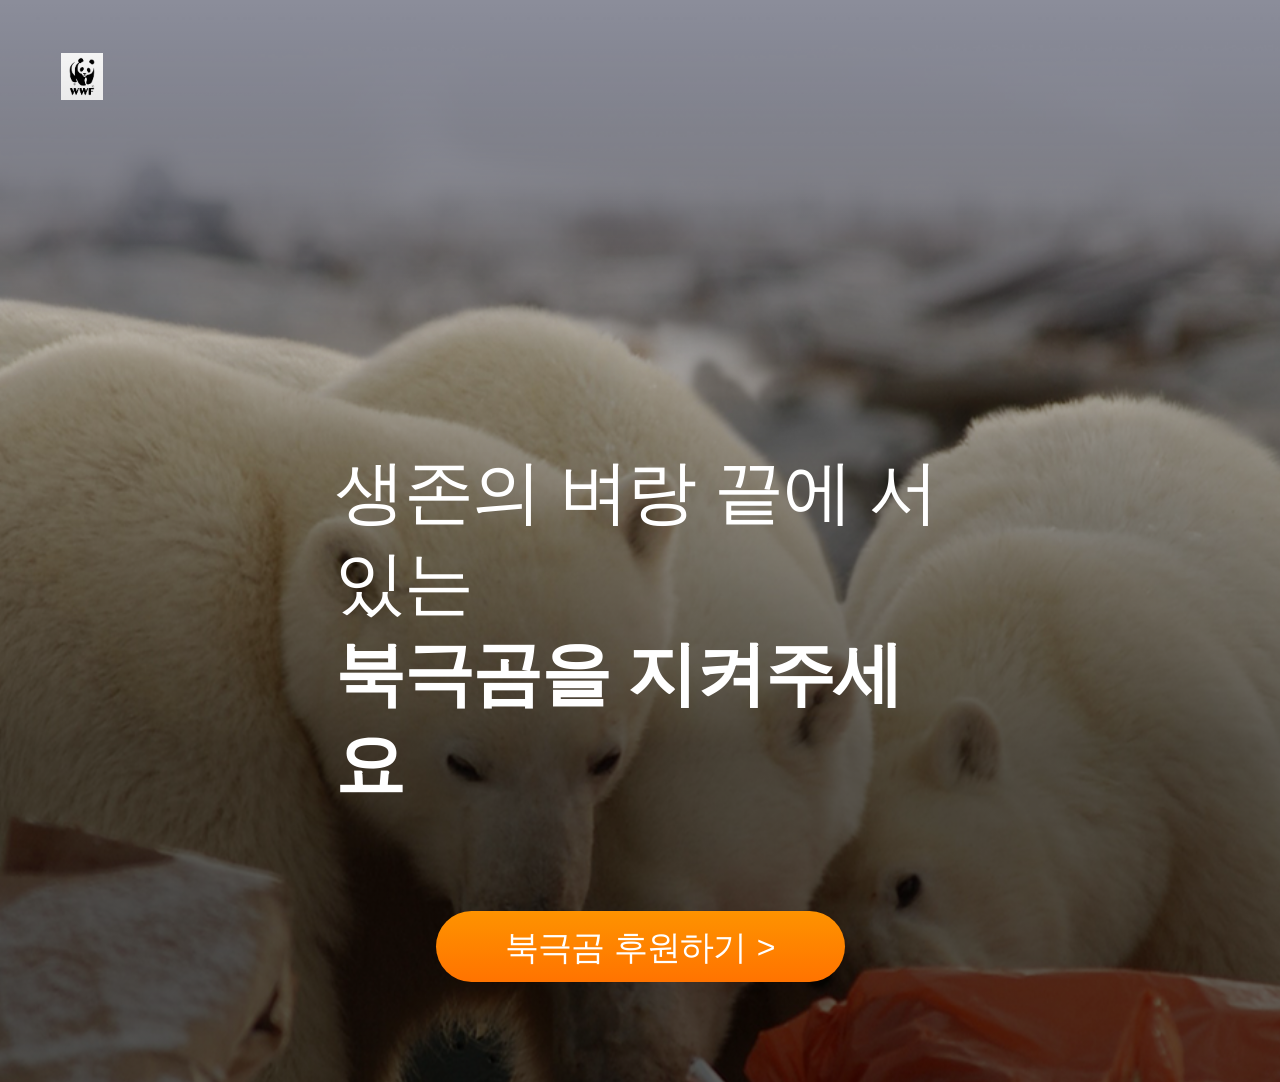
==== index.html @ 9de14436 "respon" ====
<!DOCTYPE html>
<html lang="ko">
<head>
    <meta charset="UTF-8">
    <meta name="viewport" content="width=device-width, initial-scale=1.0">
    <meta name="description" content="">
    <meta name="keywords" content="">
    <title>wwf | 북극곰 보호 캠페인</title>
        <link rel="shortcut icon" href="./images/logo.jpg" type="image/x-icon">
    <link rel="stylesheet" href="./styles/reset.css">
    <link rel="stylesheet" href="./styles/common.css">
    <link rel="stylesheet" href="./styles/index.css">
    <link rel="stylesheet" href="styles/responsive.css">
</head>
<body>
    <div id="wrap">
        <!-- 1행 캠페인 표지 -->
        <section class="container intro">
            <p class="logo"><img src="./images/logo.jpg" alt="wwf"></p>
            <h1><span>생존의 벼랑 끝에 서 있는</span><span>북극곰을 지켜주세요</span></h1>
            <a href="#" class="sponsor_btn"><em>북극곰 후원하기</em><!-- after --></a>
        </section>
        <!-- 2행 퀴즈 -->
        <!-- 3행 영상 -->
        <!-- 4행 50감소 -->
        <!-- 5행 인류재앙 -->
        <!-- 6행 빙하위기 -->
        <!-- 7행 WWF단체소개 -->
        <!-- 8행 활동내역-->
        <!-- 9행 선물정보 -->
        <!-- 10행 안내 -->
    </div>
</body>
</html>
---- styles/common.css ----
/* 공통 common.css */
#wrap {}
#wrap * {
    transition:all 0.3s;
}
#wrap .container {
    min-width:320px;
}
/* mobile design - .sponser_btn */
#wrap .container .sponsor_btn {
    width: 164px; height: 41px;
    background: linear-gradient(#FE9300, #FF7300);
    border-radius: 37.5px;
    display: flex; flex-flow: row nowrap;
    justify-content: center;
    align-items: center;
    margin: 0 auto;
}
#wrap .container .sponsor_btn:hover {
    animation: color 1s linear alternate;
    background: #fff;
}
#wrap .container .sponsor_btn em:hover {
    color: #FF7300;
}
#wrap .container .sponsor_btn::after {
    content:'>'; display: block; color: white; font-size: 0.75rem;
}
#wrap .container .sponsor_btn:hover::after {
    color: #FF7300;
}
#wrap .container .sponsor_btn em {
    color: white; font-weight: 500;
    margin-right: 10px;
}
@keyframes color {
    0% {
        transform: scale(1);
    }
    100% {
        transform: scale(1.05)
    }
}
---- styles/index.css ----
/* ================================= 1행 캠페인 표지(m)*/
#wrap .intro {
    /* 북극곰배경 bg1.png */
    background-image: url(../images/warming_27cm.png);
    background-position: center, bottom;
    background-size: auto 130%;
    position: relative;
    display: flex;
    flex-flow: column nowrap;
    justify-content: center;
    align-items: center;
    padding: 100px 15px;
}
#wrap .intro::after {
    /* 북극곰배경 위에 깔리는 반투명한 검은색배경 rgba() */
    content:''; display: block;
    background: linear-gradient(transparent, #000 69%);
    opacity: 0.6;
    width: 100%; height: 100%;
    position: absolute; left: 0; top: 0;
}
#wrap .container .logo {
    position: absolute;
    width: 24px;
    top: 10px; left: 10px;
} /* w,h 중 한가지값만 작성(나머지는 자동비율조정) */
#wrap .intro .logo img {width:100%}
#wrap .intro h1,
#wrap .intro .sponsor_btn {
    z-index: 999;
}
#wrap .intro span {
    font-size: 1.875rem;
    color: white;
    line-height: 1.3;
    font-weight: 500;
}
#wrap .intro h1 {
    display: flex;
    flex-flow: column nowrap;
    align-items: center;
    font-size: 1.875rem;
    color: white;
    margin-bottom: 50px;
}
#wrap .intro span {

}
#wrap .intro span:nth-child(2) {}
#wrap .intro .sponsor_btn {}
---- styles/responsive.css ----
/* 반응형 조건 responsive */
/* m(320~) -> t(1024~) -> d(1250~) */
@media screen and (min-width:860px) {
    #wrap .intro {padding:300px 0 100px;}
}/* 860-1023 */
@media screen and (min-width:1024px) {
    #wrap .intro {
        padding: 410px 0 100px;
    }
    #wrap .container .logo {
        top: 30px; left: 36px;
        width: 32px;
    }
    #wrap .intro h1 {
        margin-bottom: 100px;
    }
    #wrap .intro span {
    font-size: 3.125rem;
    font-weight: 600;
    }
    #wrap .intro .sponsor_btn {
        width: 238px; height: 60px;
    }
    #wrap .intro .sponsor_btn em {font-size: 1.38rem;}
    #wrap .intro .sponsor_btn::after {font-size: 1rem;}
}/* 1024~ */

@media screen and (min-width:1250px) {
    #wrap .intro {
        padding: 447px 335px 100px;
    }
    #wrap .container .logo {
        top: 53px; left: 61px;
        width: 42px;
    }
    #wrap .intro h1 span {
    font-size: 4.38rem;
    font-weight: 600;
    }
    #wrap .intro h1 span:nth-child(1) {
        font-weight: 400;
    }
    #wrap .intro h1 span:nth-child(2) {
        font-weight: 700 ;
    }
    #wrap .intro .sponsor_btn {
        width: 409px; height: 71px;
    }
    #wrap .intro .sponsor_btn em {font-size: 2.13rem;}
    #wrap .intro .sponsor_btn::after {font-size: 2rem;}
}/* 1250~max */
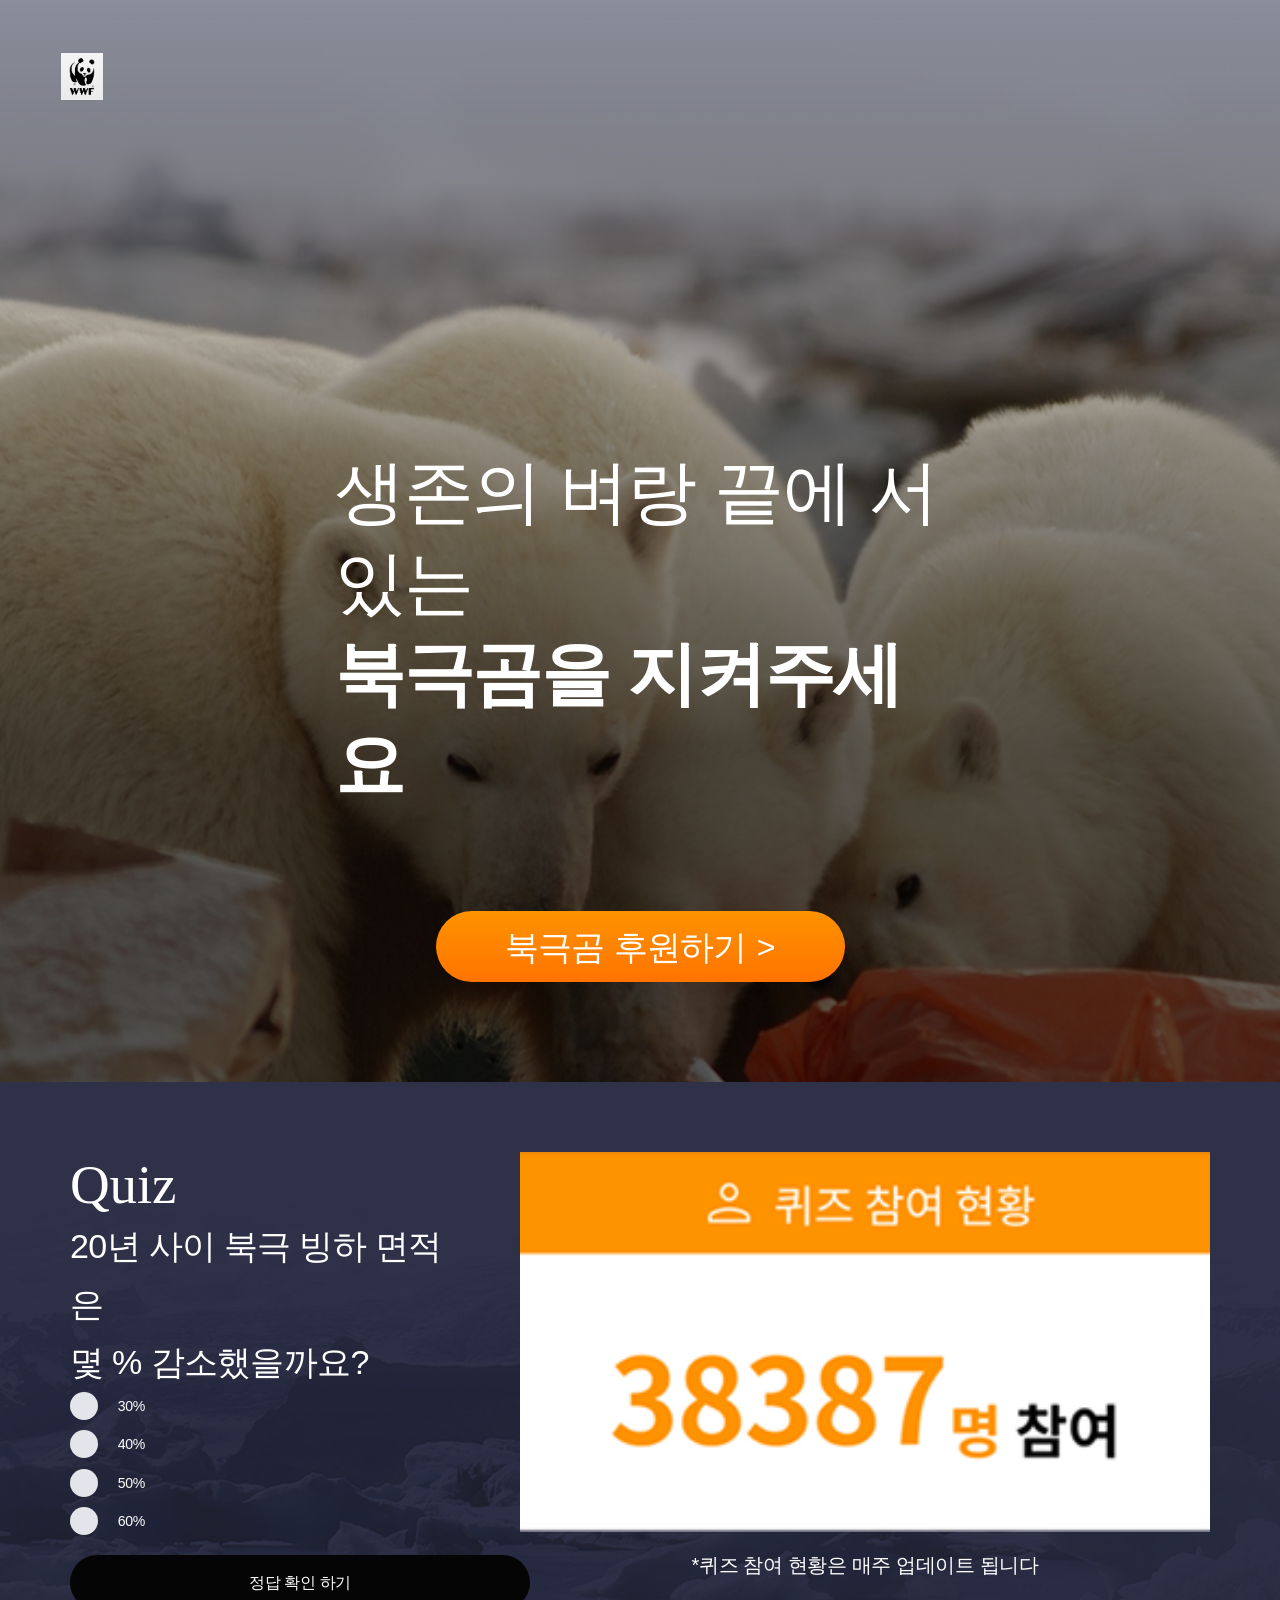
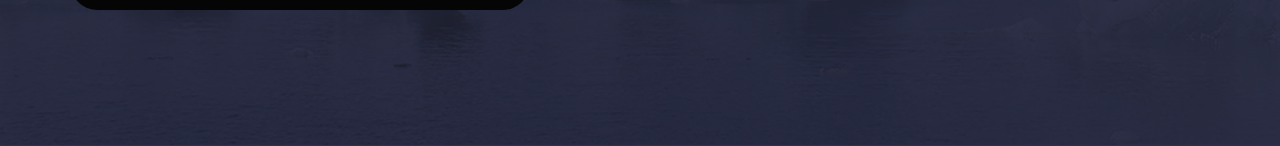
==== commit 101d2f3e: "responsive" ====
--- a/index.html
+++ b/index.html
@@ -21,6 +21,40 @@
             <a href="#" class="sponsor_btn"><em>북극곰 후원하기</em><!-- after --></a>
         </section>
         <!-- 2행 퀴즈 -->
+        <div class="container quiz_bg">
+            <section class="contents quiz">
+                <div class="quiz_list">
+                    <h1>Quiz</h1>
+                    <h2><span>20년 사이 북극 빙하 면적은</span><span>몇 % 감소했을까요?</span></h2>
+                    <form action="#" method="get" id="quiz_frm">
+                        <ul id="quiz_container">
+                            <li>
+                                <input type="radio" name="percent" value="thirty" id="thirty">
+                                <label for="thirty">30%</label>
+                            </li>
+                            <li>
+                                <input type="radio" name="percent" value="fourty" id="fourty">
+                                <label for="fourty">40%</label>
+                            </li>
+                            <li>
+                                <input type="radio" name="percent" value="fifty" id="fifty">
+                                <label for="fifty">50%</label> 
+                            </li>
+                            <li>
+                                <input type="radio" name="percent" value="sixty" id="sixty">
+                                <label for="sixty">60%</label>
+                            </li>
+                        </ul>
+                    </form>
+                    <button type="button" id="check_answer">정답 확인 하기</button>
+                </div>
+                <div class="quiz_status">
+                    <img src="./images/quiz_count.png" alt="quiz_img">
+                    <p>*퀴즈 참여 현황은 매주 업데이트 됩니다</p>
+                </div>
+                
+            </section>
+        </div>
         <!-- 3행 영상 -->
         <!-- 4행 50감소 -->
         <!-- 5행 인류재앙 -->
--- a/styles/common.css
+++ b/styles/common.css
@@ -6,6 +6,7 @@
 #wrap .container {
     min-width:320px;
 }
+#wrap .container .contents {max-width: 1250px; margin: 0 auto;}
 /* mobile design - .sponser_btn */
 #wrap .container .sponsor_btn {
     width: 164px; height: 41px;
--- a/styles/index.css
+++ b/styles/index.css
@@ -47,4 +47,86 @@
 
 }
 #wrap .intro span:nth-child(2) {}
-#wrap .intro .sponsor_btn {}+#wrap .intro .sponsor_btn {}
+/* ============================2행 퀴즈 */
+#wrap .quiz_bg {
+    background-image: url(../images/quiz_bg.png);
+    background-size: 100%;
+    background-position: center, bottom;
+    background-size: cover;
+    position: relative;
+    padding: 70px;
+    margin: 0 auto;
+}
+#wrap .quiz_bg .quiz {
+    display: flex;
+    flex-flow: column nowrap;/* t, d column -> row */
+    gap: 50px;
+}
+#wrap .quiz_bg .quiz .quiz_list {
+    
+}
+/* #wrap .quiz_bg .quiz .quiz_list > * {margin: 0 0 16px;} */
+#wrap .quiz_bg .quiz .quiz_list h1 {
+    color: #fff;
+    font-size: 1.5rem; ; line-height: 1.2; 
+    letter-spacing: -0.01rem; font-weight: 500;
+    font-family: 'Noto Sans KR', snas-serif; /* 단독글꼴일경우 */
+}
+#wrap .quiz_bg .quiz .quiz_list h2 {}
+#wrap .quiz_bg .quiz .quiz_list h2 span {
+    color: #fff;
+    display: block;
+    line-height:1.7;
+    /* font-family: "notosans"; */
+}
+#wrap .quiz_bg .quiz .quiz_list #quiz_frm {
+
+}
+#wrap .quiz_bg .quiz .quiz_list #quiz_frm #quiz_container {
+    margin-bottom: 16px;
+}
+#wrap .quiz_bg .quiz .quiz_list #quiz_frm #quiz_container li:nth-child(1),
+#wrap .quiz_bg .quiz .quiz_list #quiz_frm #quiz_container li:nth-child(2),
+#wrap .quiz_bg .quiz .quiz_list #quiz_frm #quiz_container li:nth-child(3) {
+    margin-bottom: 10px;
+}
+#wrap .quiz_bg .quiz .quiz_list #quiz_frm #quiz_container li #thirty {
+}
+#wrap .quiz_bg .quiz .quiz_list #quiz_frm #quiz_container li {
+    margin-bottom: 20px;
+}
+
+#wrap .quiz_bg .quiz .quiz_list #check_answer {
+    background-color: #050505;
+    border-radius: 50px;
+    color: #fff;
+    width: 100%;
+    padding: 10px;
+    line-height: 1.7;
+    margin-bottom: 50px; 
+}
+#wrap .quiz_bg .quiz .quiz_list #quiz_frm #quiz_container li input {display: none;}
+#wrap .quiz_bg .quiz .quiz_list #quiz_frm #quiz_container li input:checked + label {
+    background-image: url(../images/chk_on.svg);
+}
+#wrap .quiz_bg .quiz .quiz_list #quiz_frm #quiz_container li label {
+    color:#ffffff; font-size: 0.88rem; background-image: url(../images/chk_off.svg);
+    background-size:16px; background-repeat: no-repeat; padding-left: 47.75px ;
+}
+#wrap .quiz_bg .quiz .quiz_list #quiz_frm #quiz_container li:hover::after {
+    content:''; display: block; position: absolute; left: 0; bottom: -10px; width: 100%;
+    height: 2px; background:linear-gradient(90 deg #fff,#000 );
+}
+#wrap .quiz_bg .quiz .quiz_list #quiz_frm #quiz_container li:hover label {
+    color: aquamarine;
+
+}
+#wrap .quiz_bg .quiz .quiz_list #check_answer:hover {
+    background-color: rgb(70, 146, 146);
+}
+#wrap .quiz_bg .quiz .quiz_status {
+
+}
+#wrap .quiz_bg .quiz .quiz_status img {width:100%; margin-bottom: 20px; }
+#wrap .quiz_bg .quiz .quiz_status p {color: #fff; font-size: 1.25rem; font-weight: 200; text-align: center;}
--- a/styles/responsive.css
+++ b/styles/responsive.css
@@ -1,5 +1,13 @@
 /* 반응형 조건 responsive */
 /* m(320~) -> t(1024~) -> d(1250~) */
+@media screen and (min-width:550px) {
+    /* ------------------------------2행 퀴즈 */
+    #wrap .quiz_bg .quiz {
+        flex-flow:row nowrap;}/* t, d column -> row */
+    #wrap .quiz_bg .quiz .quiz_list {width: 200px;}
+    #wrap .quiz_bg .quiz .quiz_status {flex: 1;}
+    }
+
 @media screen and (min-width:860px) {
     #wrap .intro {padding:300px 0 100px;}
 }/* 860-1023 */
@@ -23,6 +31,26 @@
     }
     #wrap .intro .sponsor_btn em {font-size: 1.38rem;}
     #wrap .intro .sponsor_btn::after {font-size: 1rem;}
+    /* --------------------------------2행 퀴즈 */
+    #wrap .quiz_bg .quiz .quiz_list {width: 400px;}
+    #wrap .quiz_bg .quiz .quiz_list h1 {
+        font-size: 2.5rem; 
+    }
+    #wrap .quiz_bg .quiz .quiz_list h2 span {
+        font-size: 1.25rem; 
+    }
+    #wrap .quiz_bg .quiz .quiz_list #check_answer {
+    background-color: #050505;
+    border-radius: 50px; 
+    color: #fff;
+    width: 115%;
+    padding: 14px;
+    line-height: 1.7;
+    }
+    #wrap .quiz_bg .quiz .quiz_list {
+    margin-bottom: 16px;
+    }
+    #wrap .quiz_bg .quiz .quiz_list #quiz_frm #quiz_container li label {background-size: 28px; display: block; line-height: 2;}
 }/* 1024~ */
 
 @media screen and (min-width:1250px) {
@@ -48,4 +76,26 @@
     }
     #wrap .intro .sponsor_btn em {font-size: 2.13rem;}
     #wrap .intro .sponsor_btn::after {font-size: 2rem;}
-}/* 1250~max */+    /* =============================== 2행 퀴즈 */
+    #wrap .quiz_bg .quiz .quiz_list {width: 400px;}
+    #wrap .quiz_bg .quiz .quiz_list h1 {
+        font-size: 3.44rem; 
+    }
+    #wrap .quiz_bg .quiz .quiz_list h2 span {
+        font-size: 2.13rem; 
+    }
+    #wrap .quiz_bg .quiz .quiz_list #check_answer {
+    background-color: #050505;
+    border-radius: 50px; 
+    color: #fff;
+    width: 115%;
+    padding: 14px;
+    line-height: 1.7;
+    }
+    #wrap .quiz_bg .quiz .quiz_list {
+    margin-bottom: 16px;
+    }
+    #wrap .quiz_bg .quiz .quiz_list #quiz_frm #quiz_container li label {}
+}/* 1250~max */
+/* background image 키우면 label(인라인)도 같이 키워서 line-height등으로
+키워도 잘리지 않게 */
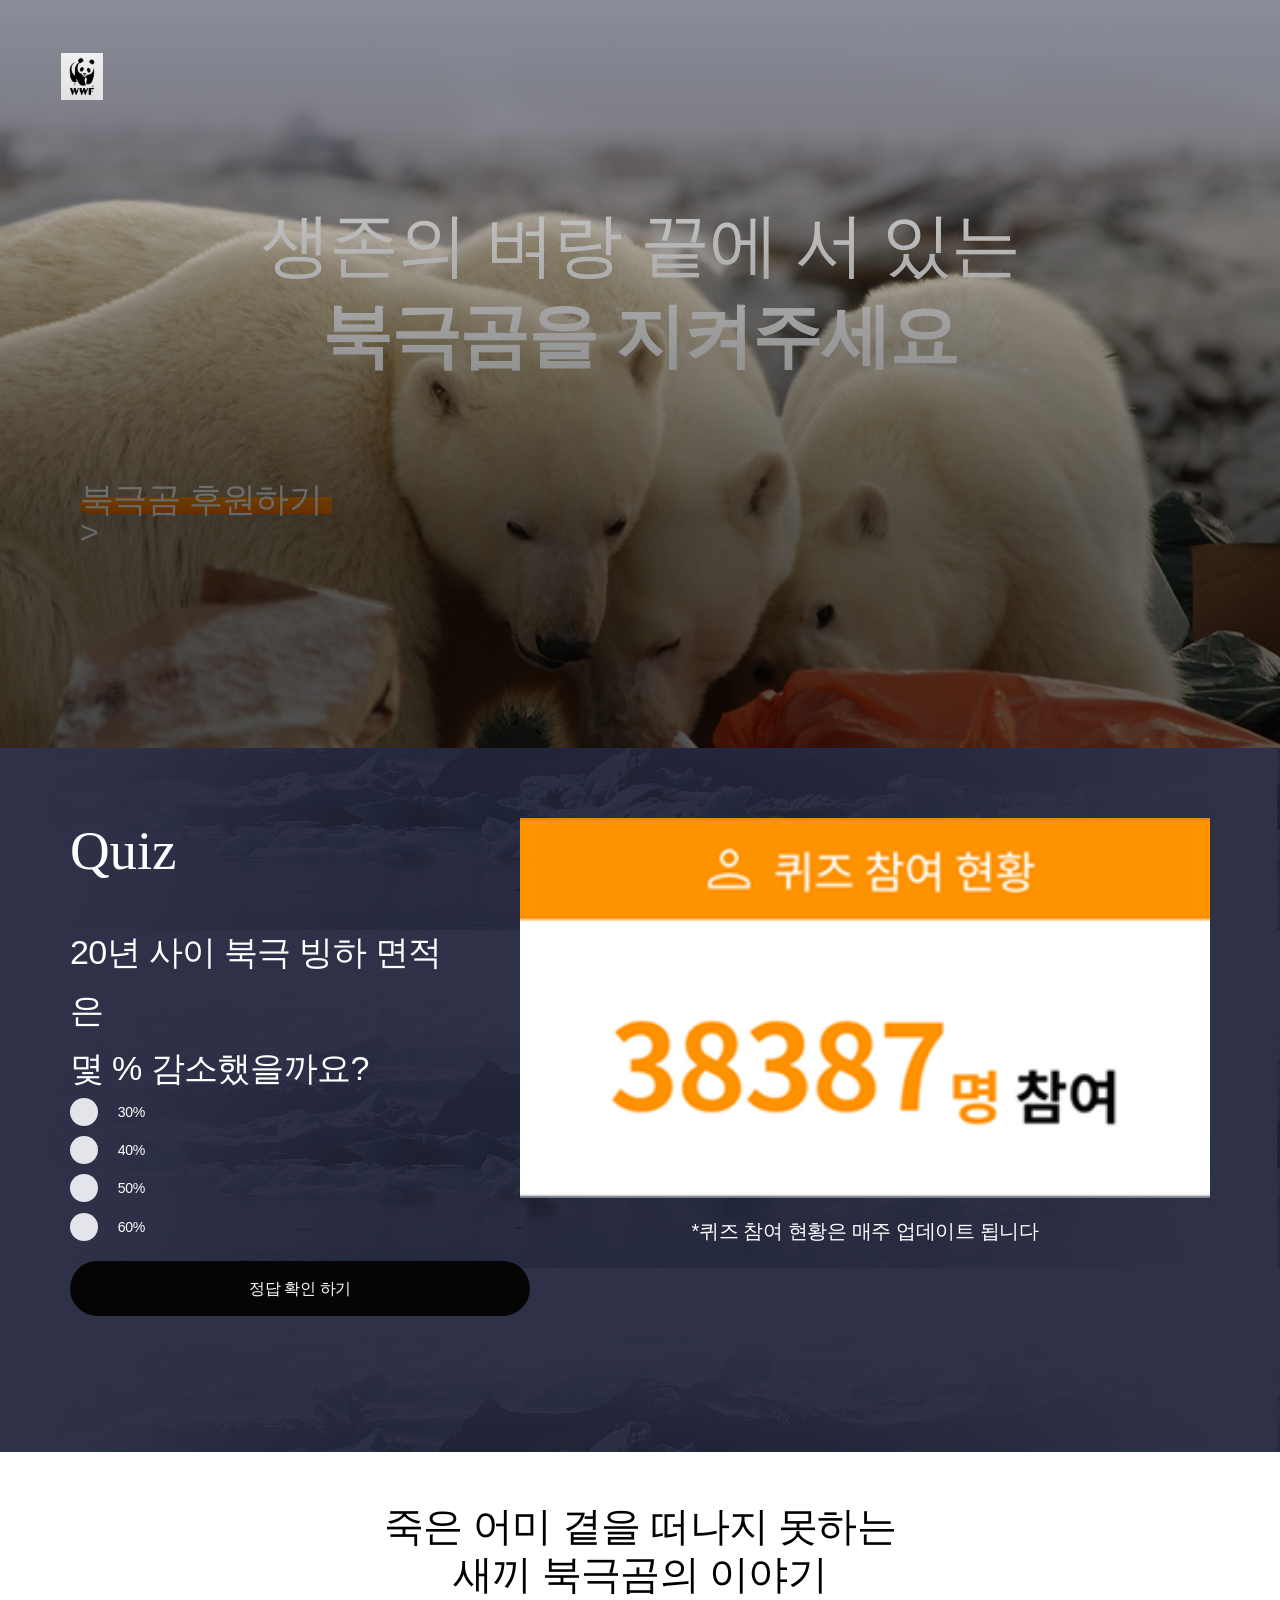
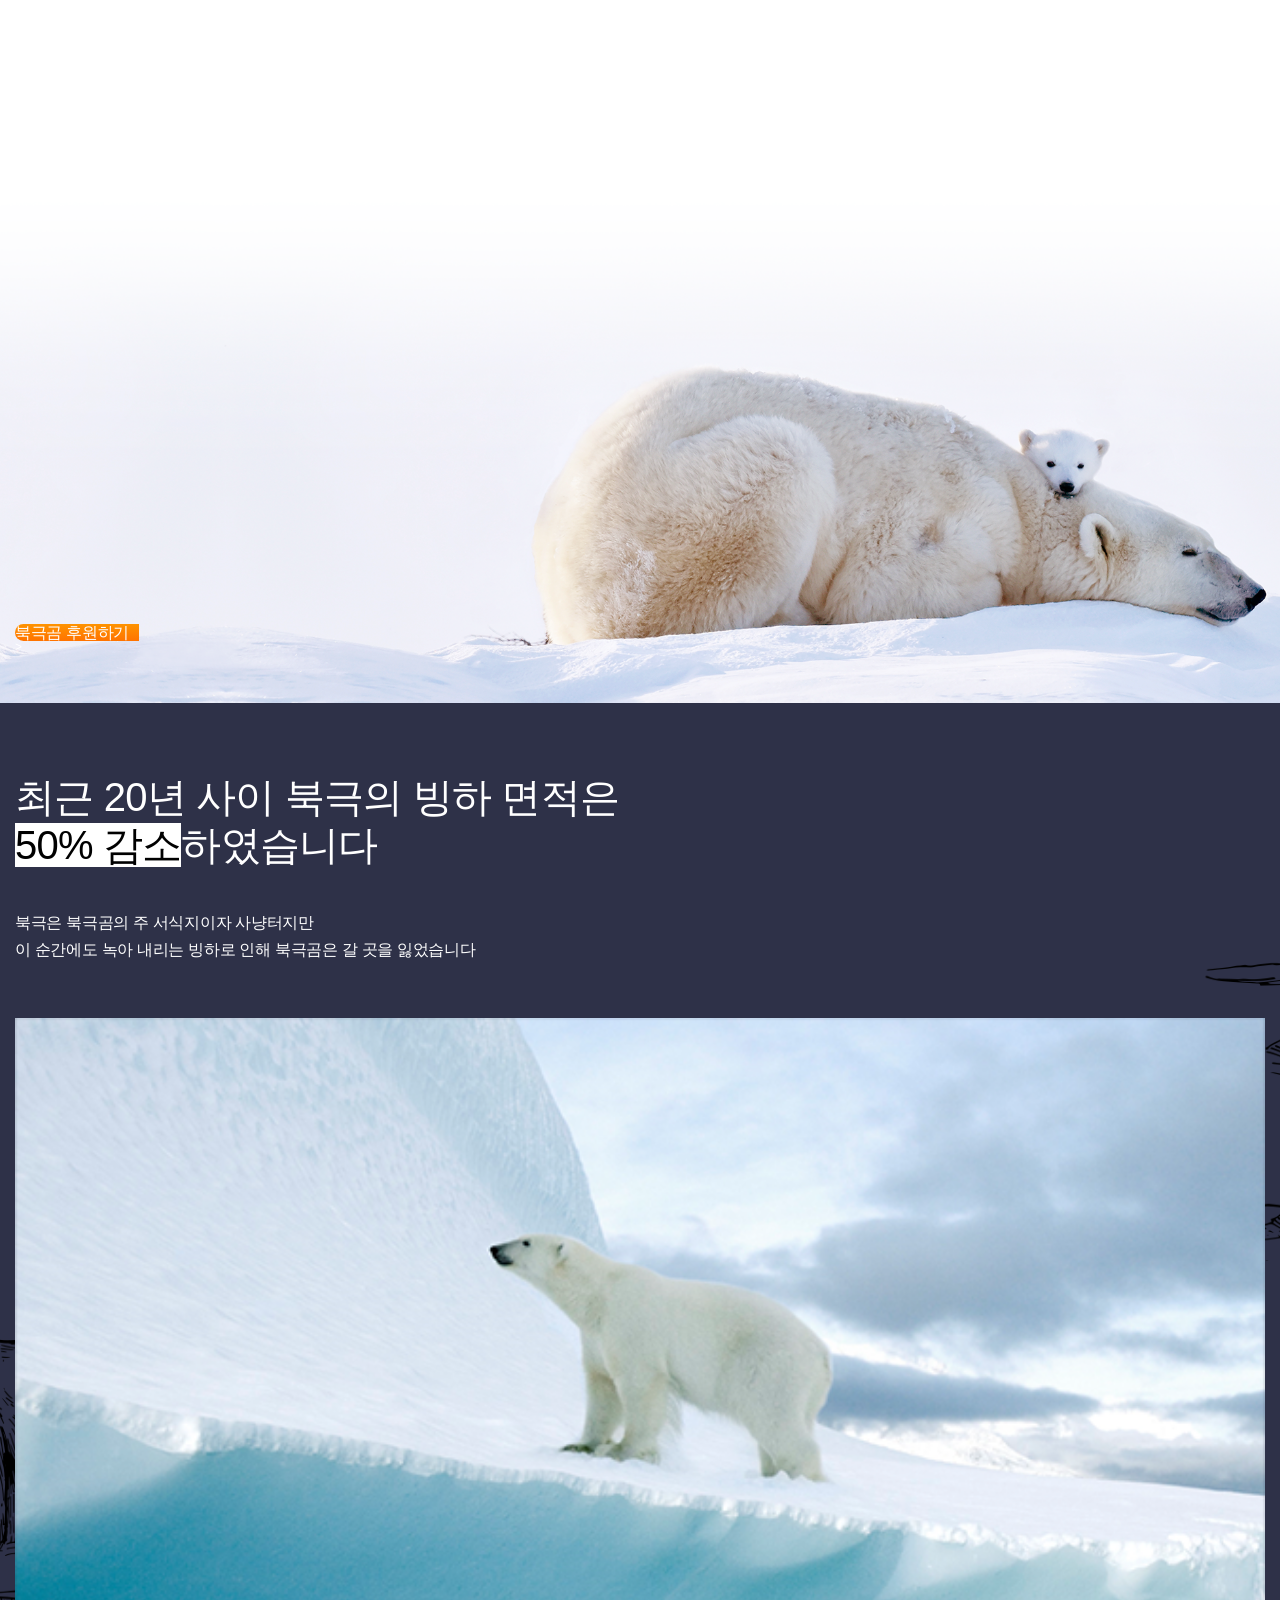
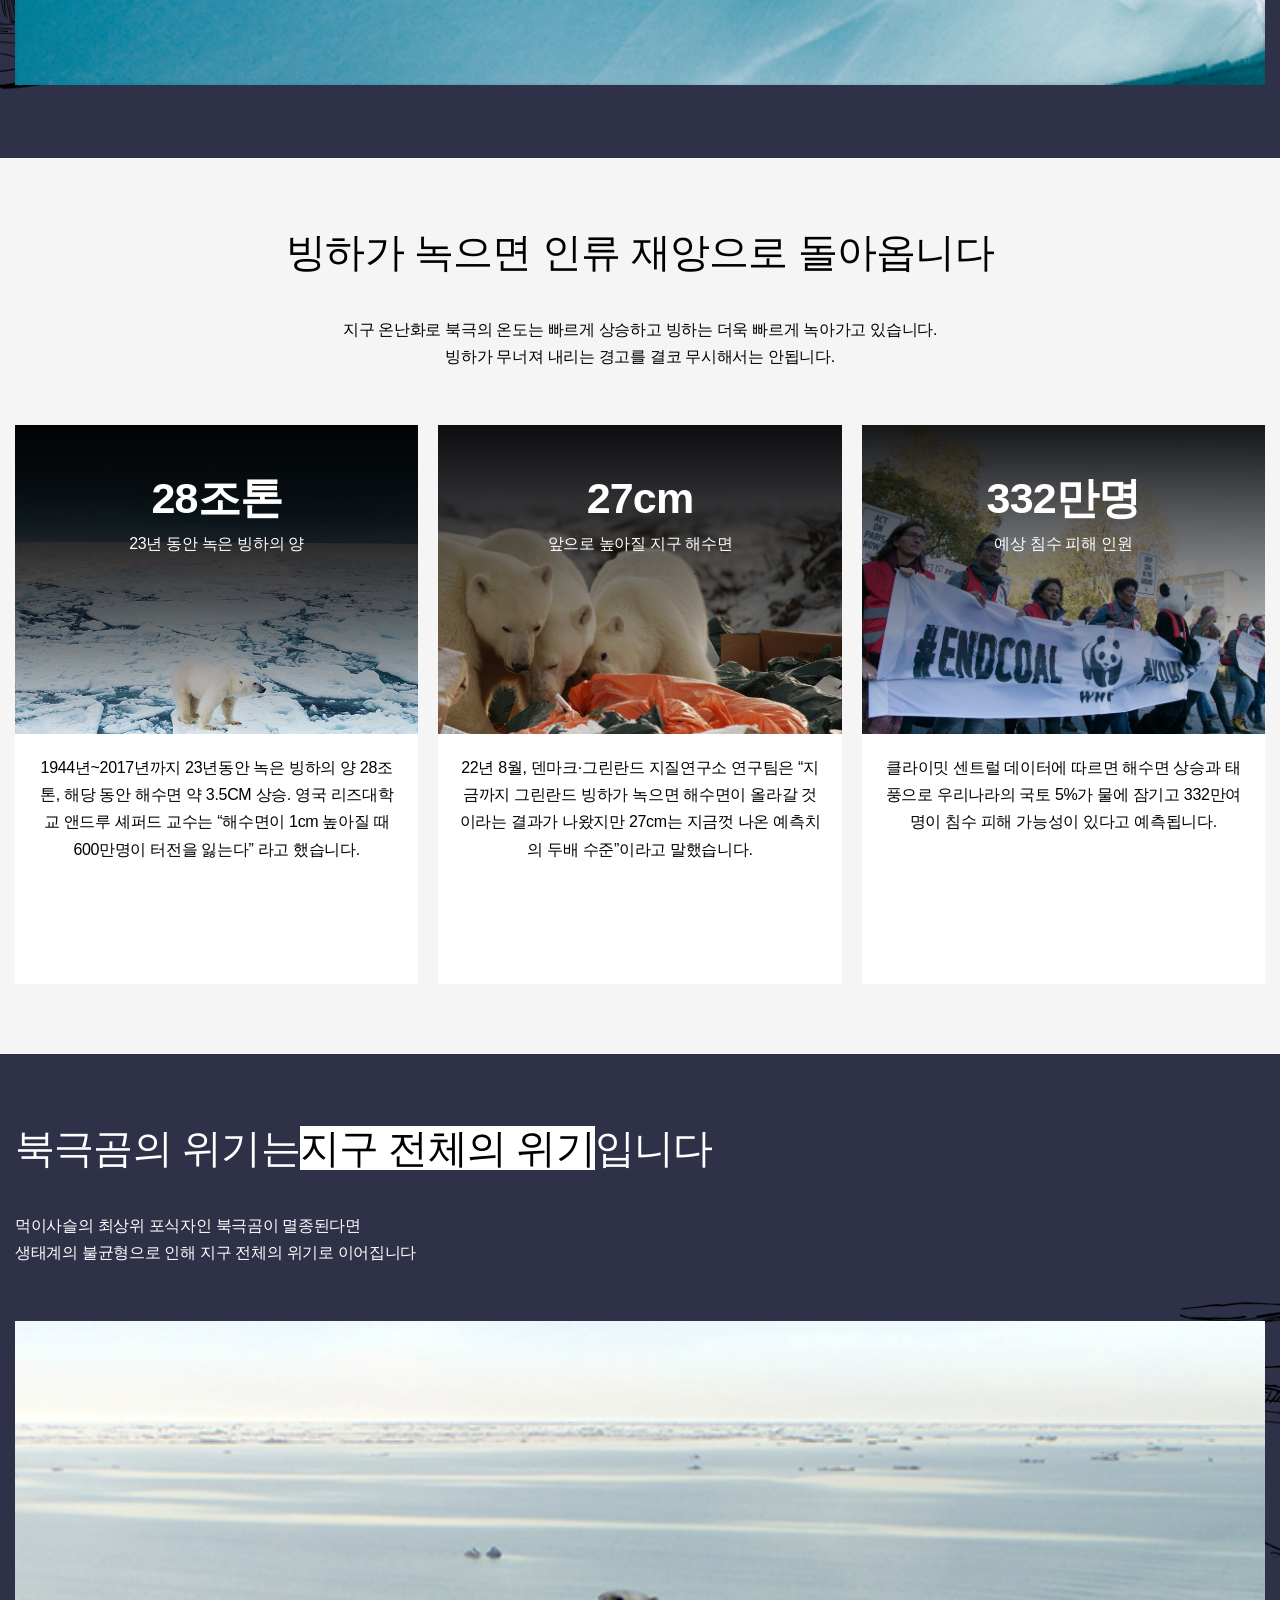
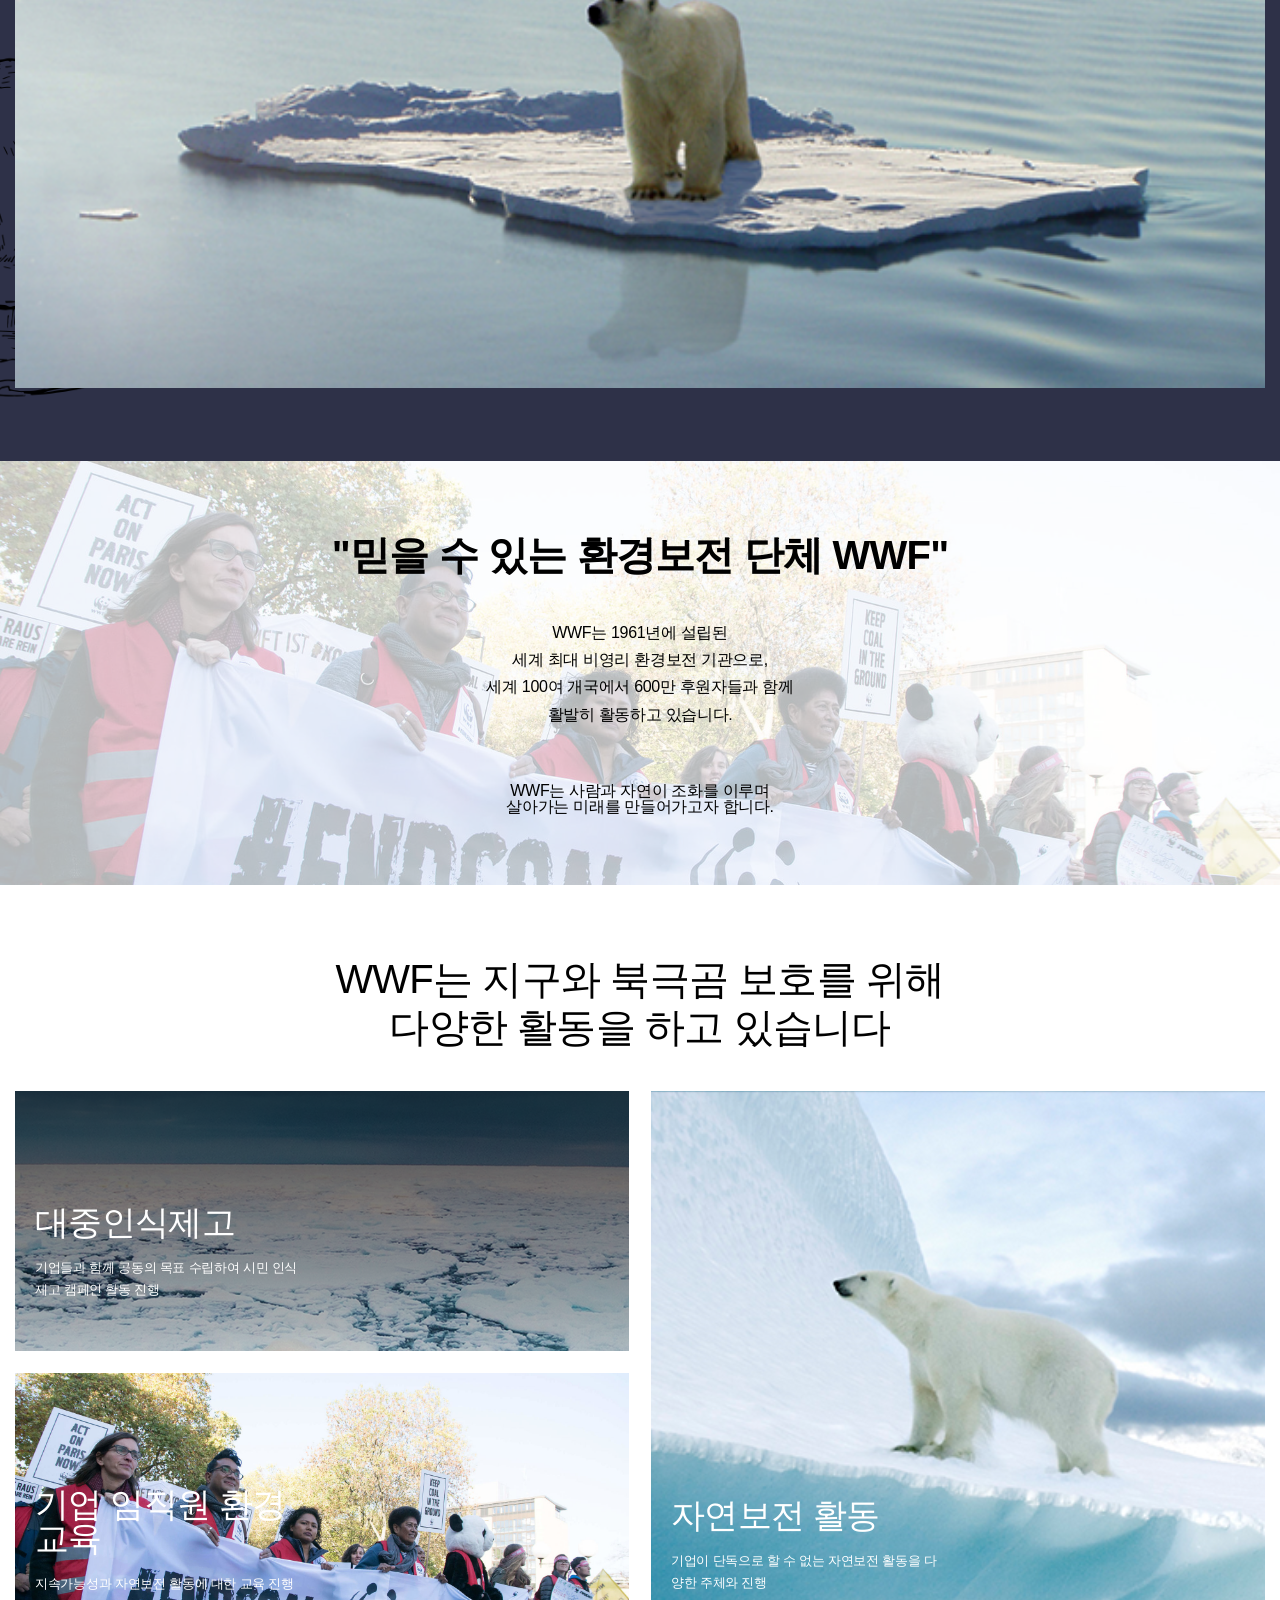
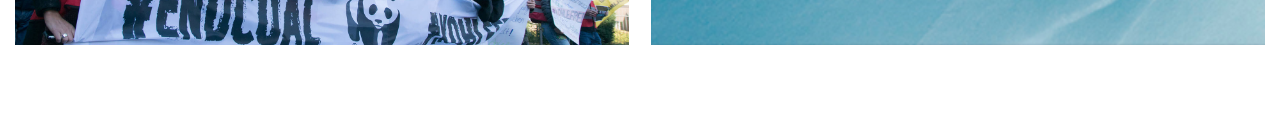
==== commit 8c308ddb: "well" ====
--- a/index.html
+++ b/index.html
@@ -56,11 +56,108 @@
             </section>
         </div>
         <!-- 3행 영상 -->
+        <div class="container video_bg">
+            <div class="contents video">
+                <h1>죽은 어미 곁을 떠나지 못하는<br>새끼 북극곰의 이야기</h1>
+                <iframe src="https://www.youtube.com/embed/u9V5MBqhLRc" title="기후변화를 막고 녹아내리는 북극에서 북극곰을 지켜주세요!" frameborder="0" allow="accelerometer; autoplay; clipboard-write; encrypted-media; gyroscope; picture-in-picture; web-share" referrerpolicy="strict-origin-when-cross-origin" allowfullscreen></iframe>
+                <a href="#" class="sponsor_btn"><em>북극곰 후원하기</em><!-- after --></a>
+            </div>
+        </div>
         <!-- 4행 50감소 -->
+        <div class="container reduction_bg">
+            <div class="contents reduction">
+                <h1>최근 20년 사이 북극의 빙하 면적은<span class="highlight"><br>50% 감소</span>하였습니다</h1>
+                <p>북극은 북극곰의 주 서식지이자 사냥터지만<br>이 순간에도 녹아 내리는 빙하로 인해 북극곰은 갈 곳을 잃었습니다</p>
+                <p><img src="./images/decline_50.png" alt=""></p>
+            </div>
+        </div>
         <!-- 5행 인류재앙 -->
+        <div class="container humanity_bg">
+            <div class="contents humanity">
+                <h1>빙하가 녹으면 인류 재앙으로 돌아옵니다</h1>
+                <p>지구 온난화로 북극의 온도는 빠르게 상승하고 빙하는 더욱 빠르게 녹아가고 있습니다.<br>빙하가 무너져 내리는 경고를 결코 무시해서는 안됩니다.</p>
+                <ul class="list">
+                    <li>
+                        <dl>
+                            <dt>28조톤</dt>
+                            <dd>23년 동안 녹은 빙하의 양</dd>
+                        </dl>
+                        <div class="txt">
+                            <p>1944년~2017년까지 23년동안 녹은 빙하의 양 28조 톤, 해당 동안 해수면 약 3.5CM 상승. 영국 리즈대학교 앤드루 셰퍼드 교수는 “해수면이 1cm 높아질 때 600만명이 터전을 잃는다” 라고 했습니다.</p>
+                        </div>
+                    </li>
+                    <li>
+                        <dl>
+                            <dt>27cm</dt>
+                            <dd>앞으로 높아질 지구 해수면</dd>
+                        </dl>
+                        <div class="txt">
+                            <p>22년 8월, 덴마크·그린란드 지질연구소 연구팀은 “지금까지 그린란드 빙하가 녹으면 해수면이 올라갈 것이라는 결과가 나왔지만 27cm는 지금껏 나온 예측치의 두배 수준”이라고 말했습니다.</p>
+                        </div>
+                    </li>
+                    <li>
+                        <dl>
+                            <dt>332만명</dt>
+                            <dd>예상 침수 피해 인원</dd>
+                        </dl>
+                        <div class="txt">
+                            <p>클라이밋 센트럴 데이터에 따르면 해수면 상승과 태풍으로 우리나라의 국토 5%가 물에 잠기고 332만여명이 침수 피해 가능성이 있다고 예측됩니다.</p>
+                        </div>
+                    </li>
+                </ul>
+            </div>
+        </div> 
         <!-- 6행 빙하위기 -->
+        <div class="container crisis_bg">
+            <div class="contents crisis">
+                <h1>북극곰의 위기는<span class="highlight">지구 전체의 위기</span>입니다</h1>
+                <p>먹이사슬의 최상위 포식자인 북극곰이 멸종된다면<br>생태계의 불균형으로 인해 지구 전체의 위기로 이어집니다</p>
+                <p><img src="./images/bg2.png" alt=""></p>
+            </div>
+        </div>
         <!-- 7행 WWF단체소개 -->
+        <div class="container wwf_bg">
+            <div class="contents wwf">
+                <h1>"믿을 수 있는 환경보전 단체 WWF"</h1>
+                <p> WWF는 1961년에 설립된 <br>
+                    세계 최대 비영리 환경보전 기관으로, <br>
+                    세계 100여 개국에서 600만 후원자들과 함께 <br>
+                    활발히 활동하고 있습니다.
+                </p>
+                <p>WWF는 사람과 자연이 조화를 이루며<br>
+                살아가는 미래를 만들어가고자 합니다.</p>
+            </div>
+        </div>
         <!-- 8행 활동내역-->
+        <div class="container activity_bg">
+            <div class="contents activity">
+                <h1>WWF는 지구와 북극곰 보호를 위해<br>
+                다양한 활동을 하고 있습니다</h1>
+                <ul class="details">
+                    <li>
+                        <dl class="txt">
+                            <dt>대중인식제고</dt>
+                            <dd>기업들과 함께 공동의 목표 수립하여
+                            시민 인식제고 캠페인 활동 진행</dd>
+                        </dl>
+                    </li>
+                    <li>
+                        <dl class="txt">
+                            <dt>기업 임직원 환경 교육</dt>
+                            <dd>지속가능성과 자연보전 활동에 대한
+                            교육 진행</dd>
+                        </dl>
+                    </li>
+                    <li>
+                        <dl class="txt">
+                            <dt>자연보전 활동</dt>
+                            <dd> 기업이 단독으로 할 수 없는
+                            자연보전 활동을 다양한 주체와 진행</dd>
+                        </dl>
+                    </li>
+                </ul>
+            </div>
+        </div>
         <!-- 9행 선물정보 -->
         <!-- 10행 안내 -->
     </div>
--- a/styles/common.css
+++ b/styles/common.css
@@ -5,17 +5,32 @@
 }
 #wrap .container {
     min-width:320px;
+    background-position: center; background-size: cover;
+    padding: 70px 15px;
 }
 #wrap .container .contents {max-width: 1250px; margin: 0 auto;}
+#wrap .container .contents h1 {
+    font-size: 1.38rem;
+    font-weight: 500;
+    line-height: 1.2;
+    margin: 0 0 40px;
+}
+#wrap .container .contents h1 .highlight {
+    background-color: #fff;
+    color: black;
+    font-weight: 500;
+}
+#wrap .container .contents h1+p {
+    margin:0 0 22px;
+    font-size: 0.81rem;
+    font-weight: 500;
+    line-height: 1.7;
+}
 /* mobile design - .sponser_btn */
 #wrap .container .sponsor_btn {
     width: 164px; height: 41px;
     background: linear-gradient(#FE9300, #FF7300);
     border-radius: 37.5px;
-    display: flex; flex-flow: row nowrap;
-    justify-content: center;
-    align-items: center;
-    margin: 0 auto;
 }
 #wrap .container .sponsor_btn:hover {
     animation: color 1s linear alternate;
--- a/styles/index.css
+++ b/styles/index.css
@@ -5,10 +5,6 @@
     background-position: center, bottom;
     background-size: auto 130%;
     position: relative;
-    display: flex;
-    flex-flow: column nowrap;
-    justify-content: center;
-    align-items: center;
     padding: 100px 15px;
 }
 #wrap .intro::after {
@@ -52,8 +48,6 @@
 #wrap .quiz_bg {
     background-image: url(../images/quiz_bg.png);
     background-size: 100%;
-    background-position: center, bottom;
-    background-size: cover;
     position: relative;
     padding: 70px;
     margin: 0 auto;
@@ -129,4 +123,148 @@
 
 }
 #wrap .quiz_bg .quiz .quiz_status img {width:100%; margin-bottom: 20px; }
-#wrap .quiz_bg .quiz .quiz_status p {color: #fff; font-size: 1.25rem; font-weight: 200; text-align: center;}+#wrap .quiz_bg .quiz .quiz_status p {color: #fff; font-size: 1.25rem; font-weight: 200; text-align: center;}
+/* ==============================================3 */
+#wrap .video_bg {
+    background-image: url(../images/video_bg.png);
+    padding: 50px 15px;
+}
+#wrap .video_bg .video h1 {text-align: center;}
+#wrap .video_bg .video iframe {width: 100%; margin: 0 0 70px;}
+/* ==============================================4 */
+#wrap .reduction_bg {
+    background-image: url(../images/decline_50_bg.png);
+}
+#wrap .reduction_bg .reduction h1 {color: #fff;}
+#wrap .reduction_bg .reduction h1+p {color: #fff;}
+#wrap .reduction_bg .reduction p img {width: 100%;}
+/* ==============================================5 */
+#wrap .humanity_bg {
+    background-color: #f5f5f5;
+}
+#wrap .humanity_bg h1 {text-align: center;}
+#wrap .humanity_bg .humanity h1+p {text-align: center;}
+#wrap .humanity_bg .humanity .list {
+    display: flex;
+    flex-flow: column nowrap;
+    justify-content: center;
+    align-items: center;
+    text-align: center;
+    gap: 20px;
+    /* display: grid; grid-template-rows: 1fr 1fr 1fr; */
+}
+#wrap .humanity_bg .humanity .list li {}
+#wrap .humanity_bg .humanity .list li {
+    background-color: white;
+}
+#wrap .humanity_bg .humanity .list li:nth-child(3) {
+}
+#wrap .humanity_bg .humanity .list li dl {background-size: cover; background-position: center; position: relative;}
+#wrap .humanity_bg .humanity .list li dl * {color: #fff; position: relative; z-index: 10;}
+#wrap .humanity_bg .humanity .list li:nth-child(1) dl {
+    background-image: url(../images/warming_28t.png);
+    background-size: center;
+    background-position: 100%;
+    padding-top: 48px;
+    padding-bottom: 38px;
+}
+#wrap .humanity_bg .humanity .list li:nth-child(2) dl {
+    background-image: url(../images/warming_27cm.png);
+    background-position: 100%;
+    background-size: center;
+    padding-top: 48px;
+    padding-bottom: 38px;
+    background: linear-gradient(black,rgb(110, 110, 110),0.825);
+}
+#wrap .humanity_bg .humanity .list li:nth-child(3) dl {
+    background-image: url(../images/protest_3mil.jpg);
+    background-position: center;
+    background-size: cover;
+    padding-top: 48px;
+    padding-bottom: 38px;
+}
+#wrap .humanity_bg .humanity .list li dl::before {
+    content: ''; display: block; width:100%; height:100%;
+    position: absolute; left:0; top:0; z-index:9 ; background:linear-gradient(rgba(0,0,0,0.9), transparent) ;
+}
+#wrap .humanity_bg .humanity .list li dl dt {
+    color: #fff;
+    font-size: 1.38rem;
+    margin-bottom: 11px;
+    line-height: 1.2;
+}
+#wrap .humanity_bg .humanity .list li dl dd {
+    font-size: 1rem;
+    color: #fff;
+}
+#wrap .humanity_bg .humanity .list li .txt {
+    padding: 20px;
+}
+#wrap .humanity_bg .humanity .list li .txt p {
+    font-size: 0.813rem;
+    line-height: 1.7;
+}
+/* ==============================================6 */
+#wrap .crisis_bg {
+    background-image: url(../images/decline_50_bg.png);
+}
+#wrap .crisis_bg .crisis h1 {color: #fff;}
+#wrap .crisis_bg .crisis h1+p {color: #fff;} 
+#wrap .crisis_bg .crisis p img {width: 100%;}
+/* ===========================================7 */
+#wrap .wwf_bg {
+    background-image: url(../images/protest_3mil.jpg);
+    position: relative;
+}
+#wrap .wwf_bg::before {position: absolute; content: ''; display: block;
+    width:100%; height: 100%; left: 0; top: 0; z-index: index 9;;
+    background: rgba(255, 255, 255, 0.7);
+
+}
+#wrap .wwf_bg .wwf {
+    position: relative; z-index: 10; text-align: center;
+}
+#wrap .wwf_bg .wwf h1 {
+    font-size: 1.875rem; font-weight: 600;
+}
+#wrap .wwf_bg .wwf p:nth-child(1) {}
+#wrap .wwf_bg .wwf p:nth-child(2) {}
+#wrap .wwf_bg .wwf h1,
+#wrap .wwf_bg .wwf p:nth-child(1),
+#wrap .wwf_bg .wwf p:nth-child(2) {
+}
+/* -------------------------------------------8행 */
+#wrap .activity_bg {}
+#wrap .activity_bg .activity {}
+#wrap .activity_bg .activity h1 {text-align: center; line-height: 1.2; font-size: 1.375rem;} 
+#wrap .activity_bg .activity .details {
+    display: grid; 
+    grid-template-areas: 
+    'public'
+    'corporation'
+    'nature';
+    gap: 22px;
+}
+#wrap .activity_bg .activity .details li {
+    background-position: center;
+    background-size: cover;
+    padding-top: 94px;
+}
+#wrap .activity_bg .activity .details li:nth-child(1) {
+    grid-area: public; /* 대중-grid 2차원 정렬을 위한 자식 이름 짓기(대중) */
+    background-image: url(../images/warming_28t.png);
+}
+#wrap .activity_bg .activity .details li:nth-child(2) {
+    grid-area: corporation;/* 기업 */
+    background-image: url(../images/protest_3mil.jpg);
+}
+#wrap .activity_bg .activity .details li:nth-child(3) {
+    grid-area: nature;/* 자연 */
+    background-image: url(../images/decline_50.png);
+}
+#wrap .activity_bg .activity .details .txt {
+    padding: 20px;
+    background: linear-gradient(rgba(0, 0, 0, 0.452)) transparent;
+}
+#wrap .activity_bg .activity .details .txt dt {font-size: 1.375rem; margin-bottom: 18px; color: #fff;}
+#wrap .activity_bg .activity .details .txt dd {font-size: 0.813rem; color: #fff; line-height: 1.7;}
--- a/styles/responsive.css
+++ b/styles/responsive.css
@@ -9,7 +9,33 @@
     }
 
 @media screen and (min-width:860px) {
-    #wrap .intro {padding:300px 0 100px;}
+    #wrap .intro {padding:200px 80px;}
+    /* ---------------------------3행~6행 공통 */
+    #wrap .container .contents h1 {font-size: 2.5rem; margin: 0 0 40px;}
+    #wrap .container .contents h1+p {font-size: 1.38rem;}
+    /* ----------------------------3행 */
+    #wrap .video_bg .video h1 {margin:0 0 70px;}
+    #wrap .video_bg .video iframe {height: 484px;}
+    /* ---------------------------5행 */
+    #wrap .humanity_bg .humanity .list {flex-flow: row nowrap;}
+    #wrap .humanity_bg .humanity .list li {flex: 1;}
+    #wrap .humanity_bg .humanity .list li .txt p {font-size: 1rem; line-height: 1.7;}
+    #wrap .humanity_bg .humanity .list li dl dt {
+    color: #fff;
+    font-size: 2.69rem;
+    font-weight: 600;
+    }
+    #wrap .humanity_bg .humanity .list li:nth-child(1) dl {
+        padding-bottom: 182px;
+    }
+    #wrap .humanity_bg .humanity .list li:nth-child(2) dl {
+        padding-bottom: 182px;
+    }
+    #wrap .humanity_bg .humanity .list li:nth-child(3) dl {
+        padding-bottom: 182px;
+    }
+    #wrap .humanity_bg .humanity .list li .txt {height: 250px;}
+    #wrap .container .contents h1+p {margin:0 0 40px; font-size: 1rem;}
 }/* 860-1023 */
 @media screen and (min-width:1024px) {
     #wrap .intro {
@@ -51,6 +77,7 @@
     margin-bottom: 16px;
     }
     #wrap .quiz_bg .quiz .quiz_list #quiz_frm #quiz_container li label {background-size: 28px; display: block; line-height: 2;}
+    /* ------------------------------------------8행 */
 }/* 1024~ */
 
 @media screen and (min-width:1250px) {
@@ -96,6 +123,58 @@
     margin-bottom: 16px;
     }
     #wrap .quiz_bg .quiz .quiz_list #quiz_frm #quiz_container li label {}
-}/* 1250~max */
+    /* --------------------------5행 */
+    #wrap .intro {padding:200px 80px;}
+    /* ---------------------------3행~6행 공통 */
+    #wrap .container .contents h1 {font-size: 2.5rem; margin: 0 0 40px;}
+    #wrap .container .contents h1+p {font-size: 1.38rem;}
+    /* ----------------------------3행 */
+    #wrap .video_bg .video h1 {margin:0 0 70px;}
+    #wrap .video_bg .video iframe {height: 484px;}
+    /* ---------------------------5행 */
+    #wrap .humanity_bg .humanity .list {flex-flow: row nowrap;}
+    #wrap .humanity_bg .humanity .list li {flex: 1;}
+    #wrap .humanity_bg .humanity .list li .txt p {font-size: 1rem; line-height: 1.7;}
+    #wrap .humanity_bg .humanity .list li dl dt {
+    color: #fff;
+    font-size: 2.69rem;
+    font-weight: 600;
+    }
+    #wrap .humanity_bg .humanity .list li:nth-child(1) dl {
+        padding-bottom: 182px;
+    }
+    #wrap .humanity_bg .humanity .list li:nth-child(2) dl {
+        padding-bottom: 182px;
+    }
+    #wrap .humanity_bg .humanity .list li:nth-child(3) dl {
+        padding-bottom: 182px;
+    }
+    #wrap .humanity_bg .humanity .list li .txt {height: 250px;}
+    #wrap .container .contents h1+p {margin:0 0 55px; font-size: 1rem;}
+    /* -----------------------------------------------8행 */
+    #wrap .activity_bg .activity .details {
+        grid-template-areas: 
+        'public nature'
+        'corporation nature';
+        grid-template-columns: 1fr 1fr;
+    }
+    #wrap .activity_bg .activity .details li {
+        background-position: center;
+        background-size: cover;
+        position: relative ;  
+        padding-bottom: 30px;
+    }
+    #wrap .activity_bg .activity .details li:last-child .txt {position: absolute; left: 0; bottom:31px ;}
+    #wrap .activity_bg {
+        
+    }
+    #wrap .activity_bg .activity .details .txt {
+        background: linear-gradient(rgba(0, 0, 0, 0.452)) transparent;
+        width: 50%;
+    }
+    #wrap .activity_bg .activity .details .txt dt {font-size: 2.13rem; margin-bottom: 18px; color: #fff;}
+    #wrap .activity_bg .activity .details .txt dd {font-size: 0.813rem; color: #fff; line-height: 1.7;}
+}
+    /* 1250~max */
 /* background image 키우면 label(인라인)도 같이 키워서 line-height등으로
 키워도 잘리지 않게 */
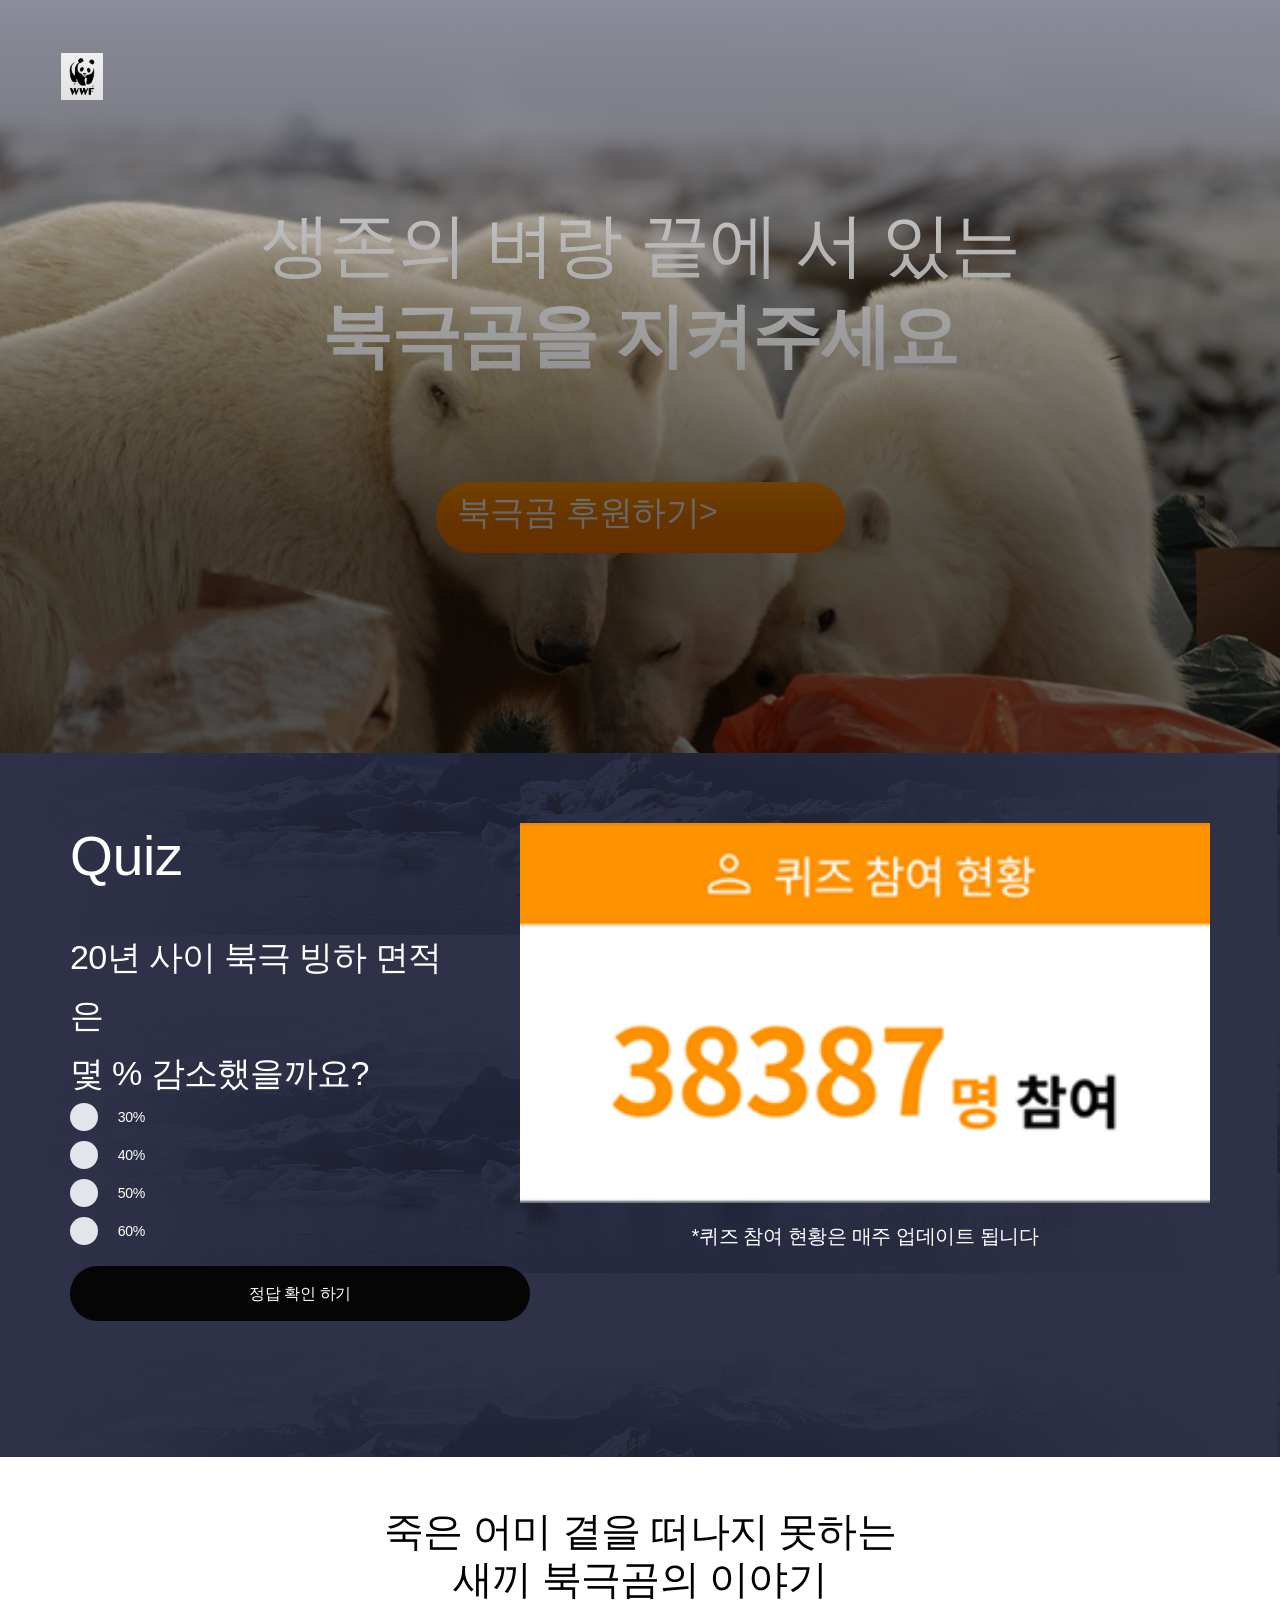
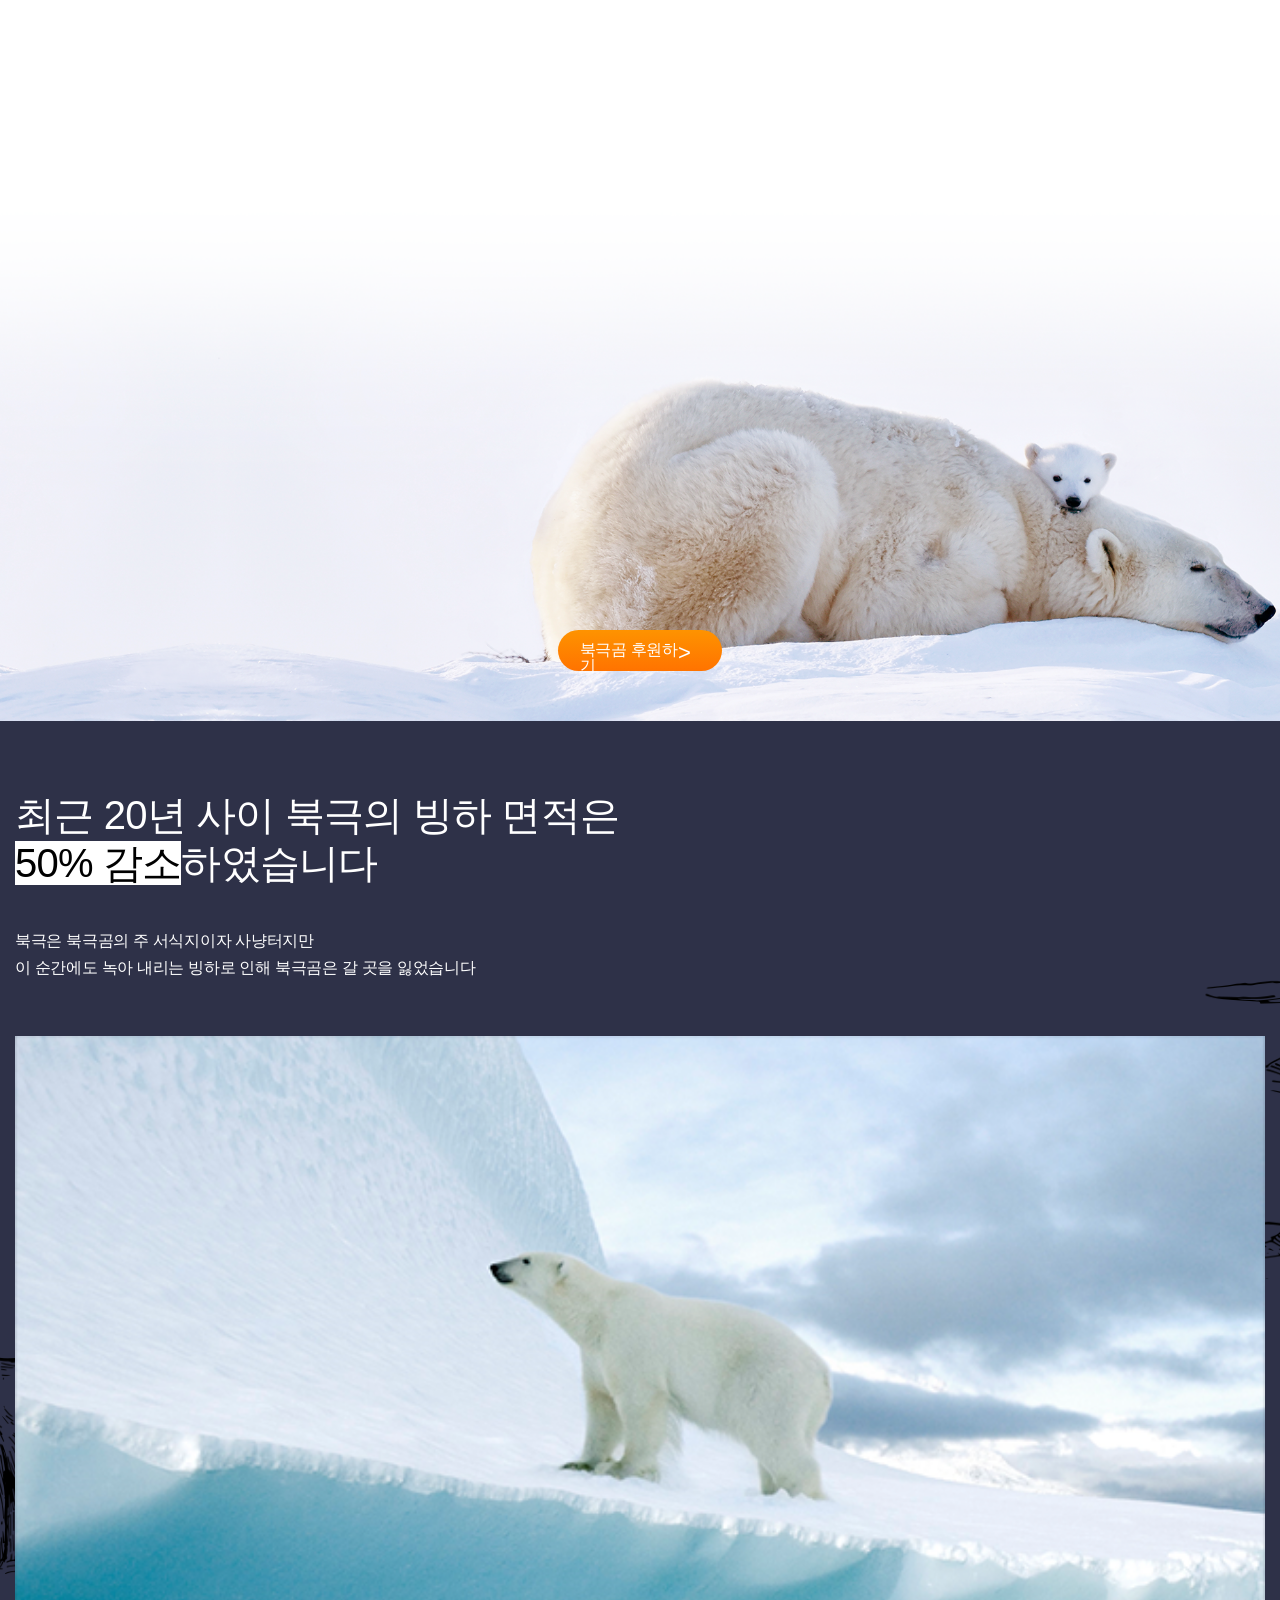
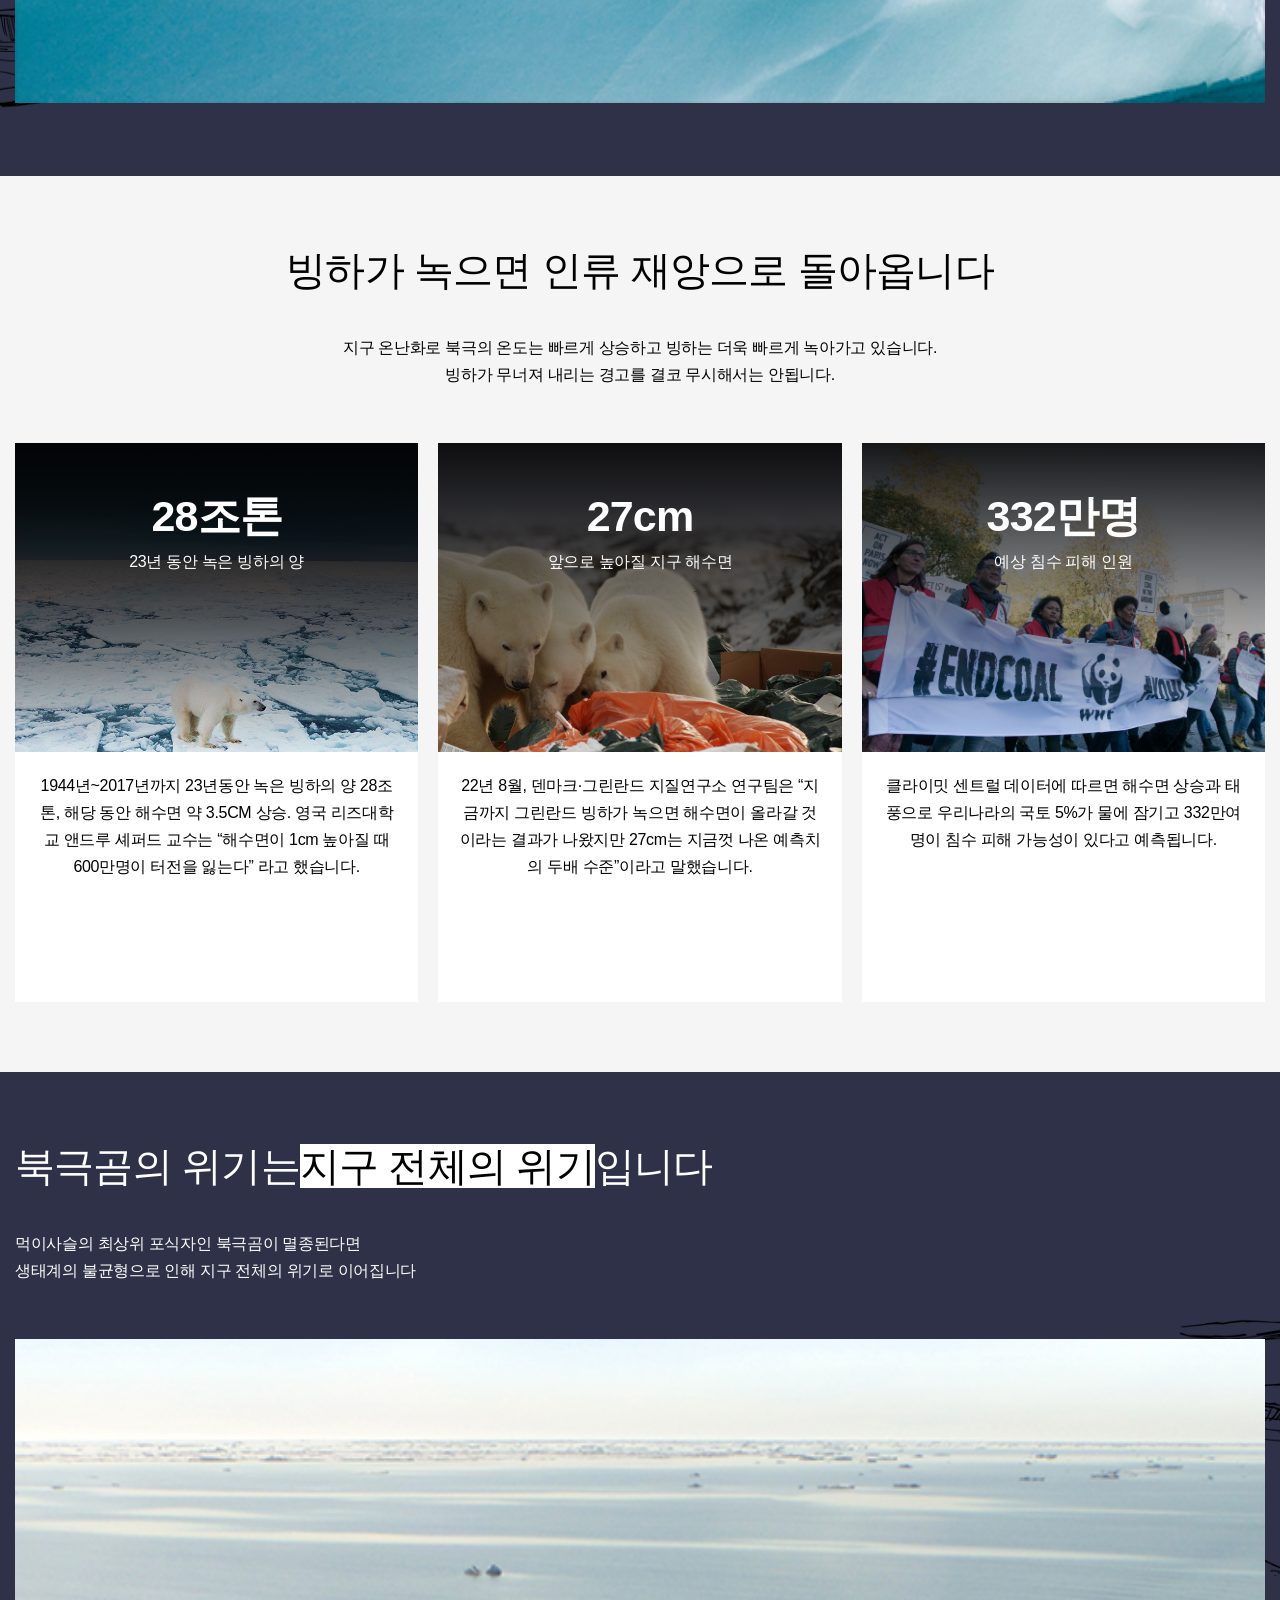
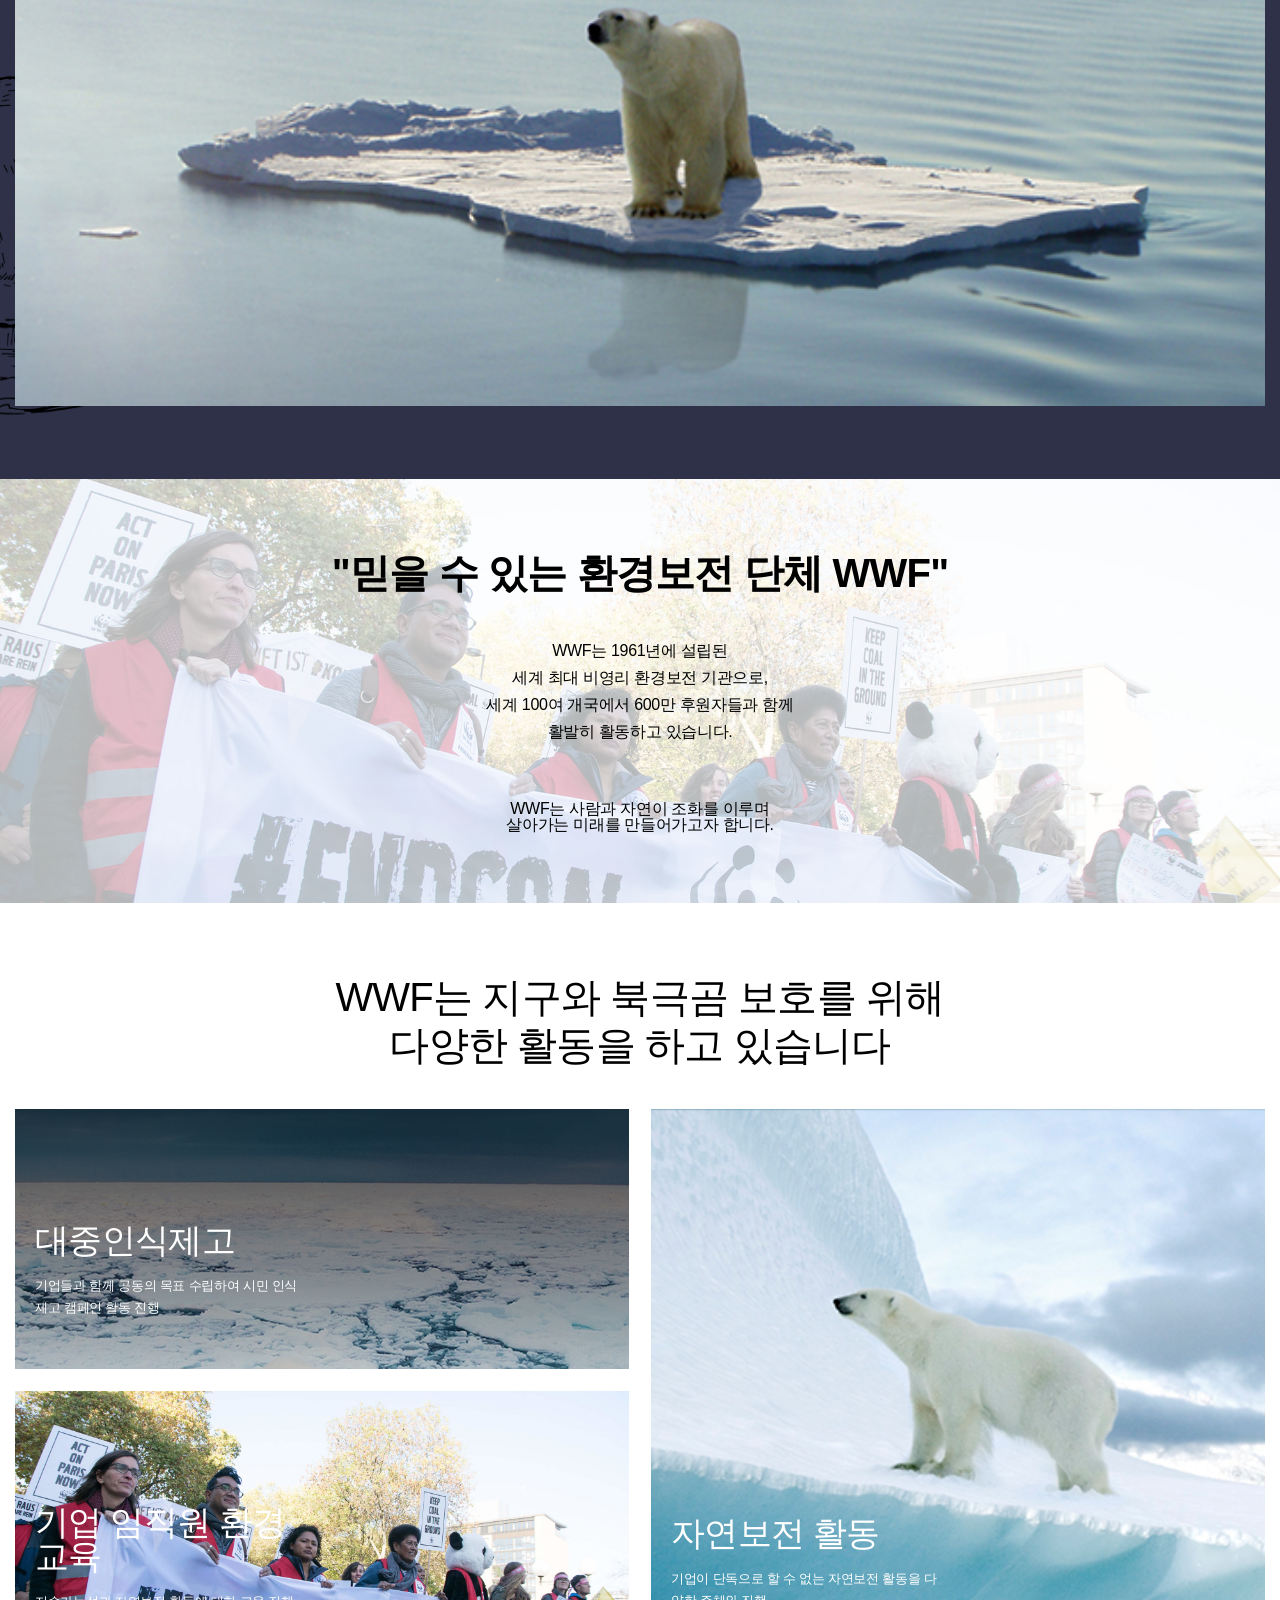
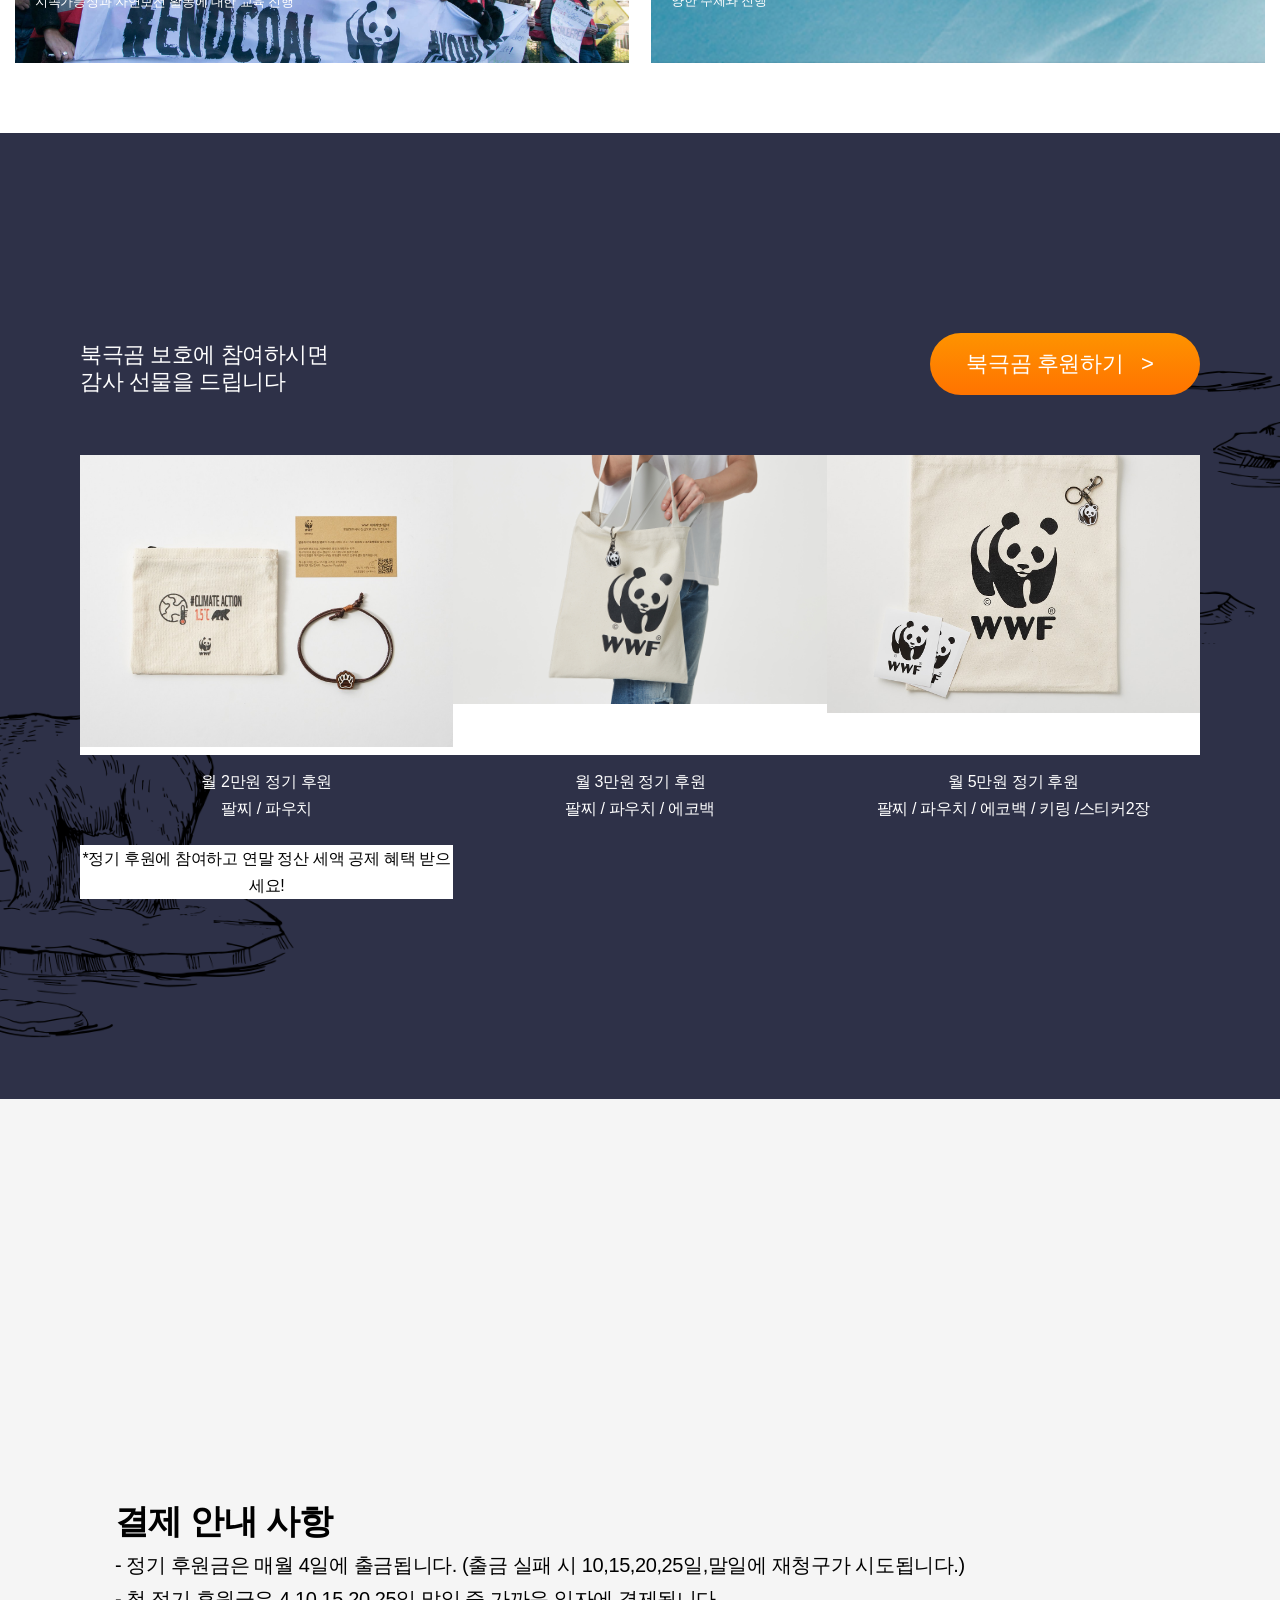
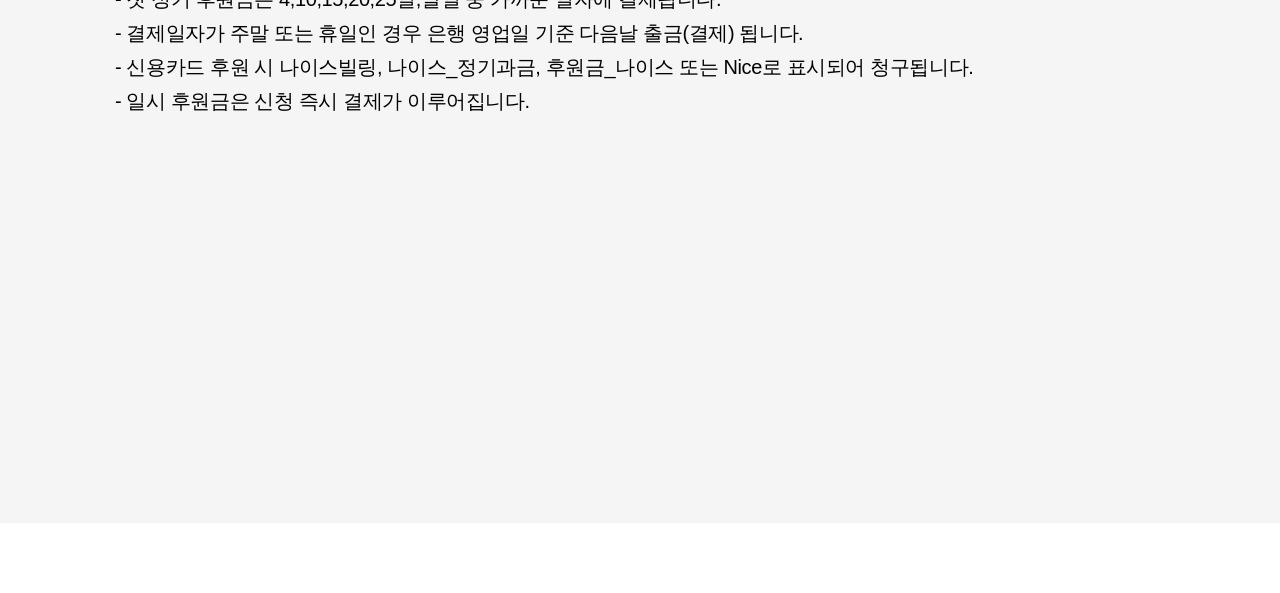
==== commit 131f458f: "practice" ====
--- a/index.html
+++ b/index.html
@@ -159,7 +159,42 @@
             </div>
         </div>
         <!-- 9행 선물정보 -->
+        <div class="container regular_bg">
+            <div class="contents regular">
+                <div id="donation_txt">
+                    <h2>북극곰 보호에 참여하시면<br>감사 선물을 드립니다</h2>
+                    <a href="#" class="sponsor_btn"><em>북극곰 후원하기</em><!-- after --></a>
+                </div>
+                <div id="donation_list">
+                    <div class="donation">
+                        <p class="photo"><img src="./images/freebie2.jpg" alt="wrist"></p>
+                        <h3>월 2만원 정기 후원<br>팔찌 / 파우치</h3>
+                    </div>
+                    <div class="donation">
+                        <p class="photo"><img src="./images/freebie1.jpg" alt="ecobag"></p>
+                        <h3>월 3만원 정기 후원<br>팔찌 / 파우치 / 에코백</h3>
+                    </div>
+                    <div class="donation">
+                        <p class="photo"><img src="./images/freebie3.jpg" alt="stickers"></p>
+                        <h3>월 5만원 정기 후원<br>팔찌 / 파우치 / 에코백 / 키링 /스티커2장</h3>
+                    </div>
+                    <p>*정기 후원에 참여하고 연말 정산 세액 공제 혜택 받으세요!</p>
+                </div>
+            </div>
+        </div>
         <!-- 10행 안내 -->
+        <div class="container guides_bg">
+            <div class="contents guides">
+                <h2>결제 안내 사항</h2>
+                <ul>
+                    <li>- 정기 후원금은 매월 4일에 출금됩니다. (출금 실패 시 10,15,20,25일,말일에 재청구가 시도됩니다.)</li>
+                    <li>- 첫 정기 후원금은 4,10,15,20,25일,말일 중 가까운 일자에 결제됩니다.</li>
+                    <li>- 결제일자가 주말 또는 휴일인 경우 은행 영업일 기준 다음날 출금(결제) 됩니다.</li>
+                    <li>- 신용카드 후원 시 나이스빌링, 나이스_정기과금, 후원금_나이스 또는 Nice로 표시되어 청구됩니다.</li>
+                    <li>- 일시 후원금은 신청 즉시 결제가 이루어집니다.</li>
+                </ul>
+            </div>
+        </div>
     </div>
 </body>
 </html>
--- a/styles/common.css
+++ b/styles/common.css
@@ -31,29 +31,13 @@
     width: 164px; height: 41px;
     background: linear-gradient(#FE9300, #FF7300);
     border-radius: 37.5px;
-}
-#wrap .container .sponsor_btn:hover {
-    animation: color 1s linear alternate;
-    background: #fff;
-}
-#wrap .container .sponsor_btn em:hover {
-    color: #FF7300;
+    padding: 12.5px 21.5px;
+    margin: 0 auto;
+    display: flex;
 }
 #wrap .container .sponsor_btn::after {
-    content:'>'; display: block; color: white; font-size: 0.75rem;
-}
-#wrap .container .sponsor_btn:hover::after {
-    color: #FF7300;
+    content:'>'; color: white; font-size: 0.75rem; margin-right: 10px;
 }
 #wrap .container .sponsor_btn em {
     color: white; font-weight: 500;
-    margin-right: 10px;
-}
-@keyframes color {
-    0% {
-        transform: scale(1);
-    }
-    100% {
-        transform: scale(1.05)
-    }
 }
--- a/styles/index.css
+++ b/styles/index.css
@@ -65,7 +65,7 @@
     color: #fff;
     font-size: 1.5rem; ; line-height: 1.2; 
     letter-spacing: -0.01rem; font-weight: 500;
-    font-family: 'Noto Sans KR', snas-serif; /* 단독글꼴일경우 */
+    font-family: 'Noto Sans KR', sans-serif; /* 단독글꼴일경우 */
 }
 #wrap .quiz_bg .quiz .quiz_list h2 {}
 #wrap .quiz_bg .quiz .quiz_list h2 span {
@@ -267,4 +267,47 @@
     background: linear-gradient(rgba(0, 0, 0, 0.452)) transparent;
 }
 #wrap .activity_bg .activity .details .txt dt {font-size: 1.375rem; margin-bottom: 18px; color: #fff;}
-#wrap .activity_bg .activity .details .txt dd {font-size: 0.813rem; color: #fff; line-height: 1.7;}+#wrap .activity_bg .activity .details .txt dd {font-size: 0.813rem; color: #fff; line-height: 1.7;}
+/* =====================================9행 감사선물 */
+#wrap .regular_bg {
+    background-image: url(../images/decline_50_bg.png);
+}
+#wrap .regular_bg .regular {
+    display: block; 
+}
+#wrap .regular_bg .regular #donation_txt {margin-bottom: 60px;}
+#wrap .regular_bg .regular #donation_txt h2 {
+    color: #fff; line-height: 1.2; font-size: 1.375rem;
+    margin-bottom: 22px;
+}
+#wrap .regular_bg .regular #donation_txt .sponsor_btn {
+    font-size: 1.375rem; margin:0; width:270px; height: 62px; display: flex; 
+    flex-flow:row nowrap; justify-content: center; align-items: center;
+} 
+#wrap .container .sponsor_btn::after {
+    content:'>'; color: white; font-size: 1.38rem;
+}
+#wrap .regular_bg .regular #donation_txt .sponsor_btn em {
+    margin-right: 10px; 
+}
+#wrap .regular_bg .regular .donation #donation_list {display: grid;
+    grid-template-areas: 
+    'sponser2'
+    'sponser3'
+    'sponser4'}
+#wrap .regular_bg .regular #donation_list .donation:nth-child(1) {grid-area:sponser2;}
+#wrap .regular_bg .regular #donation_list .donation:nth-child(2) {grid-area:sponser3;}
+#wrap .regular_bg .regular #donation_list .donation:nth-child(3) {grid-area:sponser4;}
+#wrap .regular_bg .regular #donation_list .donation .photo {
+    height: 150px;
+    overflow: hidden;
+}
+#wrap .regular_bg .regular #donation_list .donation {}
+#wrap .regular_bg .regular #donation_list .donation .photo img {width: 100%;}
+#wrap .regular_bg .regular #donation_list .donation h3 {color: #fff; line-height: 1.7; text-align: center; margin-bottom: 22px; margin-top: 13px; }
+#wrap .regular_bg .regular p {font-size: 1rem; background-color:#fff;  line-height: 1.7; text-align: center;}
+/* ======================================10행 결제안내 */
+#wrap .guides_bg {margin-bottom: 70px; background-color: #f5f5f5;} 
+#wrap .guides_bg .guides {}
+#wrap .guides_bg .guides h2 {font-size: 1.375rem; font-weight: 600; padding-bottom: 10px;}
+#wrap .guides_bg .guides ul li {font-size: 1rem; line-height:1.7;}
--- a/styles/responsive.css
+++ b/styles/responsive.css
@@ -37,7 +37,7 @@
     #wrap .humanity_bg .humanity .list li .txt {height: 250px;}
     #wrap .container .contents h1+p {margin:0 0 40px; font-size: 1rem;}
 }/* 860-1023 */
-@media screen and (min-width:1024px) {
+@media screen and (min-width:1024px)
     #wrap .intro {
         padding: 410px 0 100px;
     }
@@ -78,7 +78,41 @@
     }
     #wrap .quiz_bg .quiz .quiz_list #quiz_frm #quiz_container li label {background-size: 28px; display: block; line-height: 2;}
     /* ------------------------------------------8행 */
-}/* 1024~ */
+    #wrap .regular_bg .regular #donation_txt {display: flex; flex-flow: row nowrap; 
+        justify-content: space-between; align-items: flex-end; }
+    #wrap .regular_bg .regular #donation_txt h2 {margin: 0;}
+    #wrap .regular_bg .regular #donation_txt .sponsor_btn {
+    font-size: 1.375rem;
+    } 
+    #wrap .container .sponsor_btn::after {
+        content:'>'; color: white;
+    }
+    #wrap .regular_bg .regular #donation_txt .sponsor_btn em {
+    margin-right: 18px;}
+    #wrap .regular_bg .regular #donation_txt h2 {
+    color: #fff; line-height: 1.2; font-size: 2.5rem;
+    }
+    #wrap .regular_bg {
+        padding:200px 80px;
+    }
+    #wrap .regular_bg .regular #donation_list .donation {
+        display: flex;
+        flex-flow: column nowrap;
+    }
+    #wrap .regular_bg .regular #donation_list {
+    display: grid;
+    grid-template-areas: 
+        'sponser2 sponser3'
+        'sponser4 sponser4';
+    grid-template-columns: 1fr 1fr;
+    }
+    #wrap .regular_bg .regular #donation_list .donation .photo {
+    height:300px;
+    }
+    #wrap .regular_bg .regular #donation_txt h2 {
+    color: #fff; line-height: 1.2; font-size: 1.375rem;}
+    #wrap .guides_bg .guides {padding: 100px 80px;}
+/* 1024~ */
 
 @media screen and (min-width:1250px) {
     #wrap .intro {
@@ -174,6 +208,18 @@
     }
     #wrap .activity_bg .activity .details .txt dt {font-size: 2.13rem; margin-bottom: 18px; color: #fff;}
     #wrap .activity_bg .activity .details .txt dd {font-size: 0.813rem; color: #fff; line-height: 1.7;}
+        #wrap .regular_bg .regular #donation_list {
+    display: grid;
+    grid-template-areas: 
+        'sponser2 sponser3 sponser4';
+    grid-template-columns: 1fr 1fr 1fr;
+    }
+    #wrap .regular_bg .regular #donation_list .donation .photo {
+    transform: translateY(0);
+    }
+    #wrap .guides_bg .guides {padding: 335px 100px;}
+    #wrap .guides_bg .guides h2 {font-size: 2.13rem; font-weight: 600; padding-bottom: 10px;}
+    #wrap .guides_bg .guides ul li {font-size: 1.25rem; line-height:1.7;}
 }
     /* 1250~max */
 /* background image 키우면 label(인라인)도 같이 키워서 line-height등으로
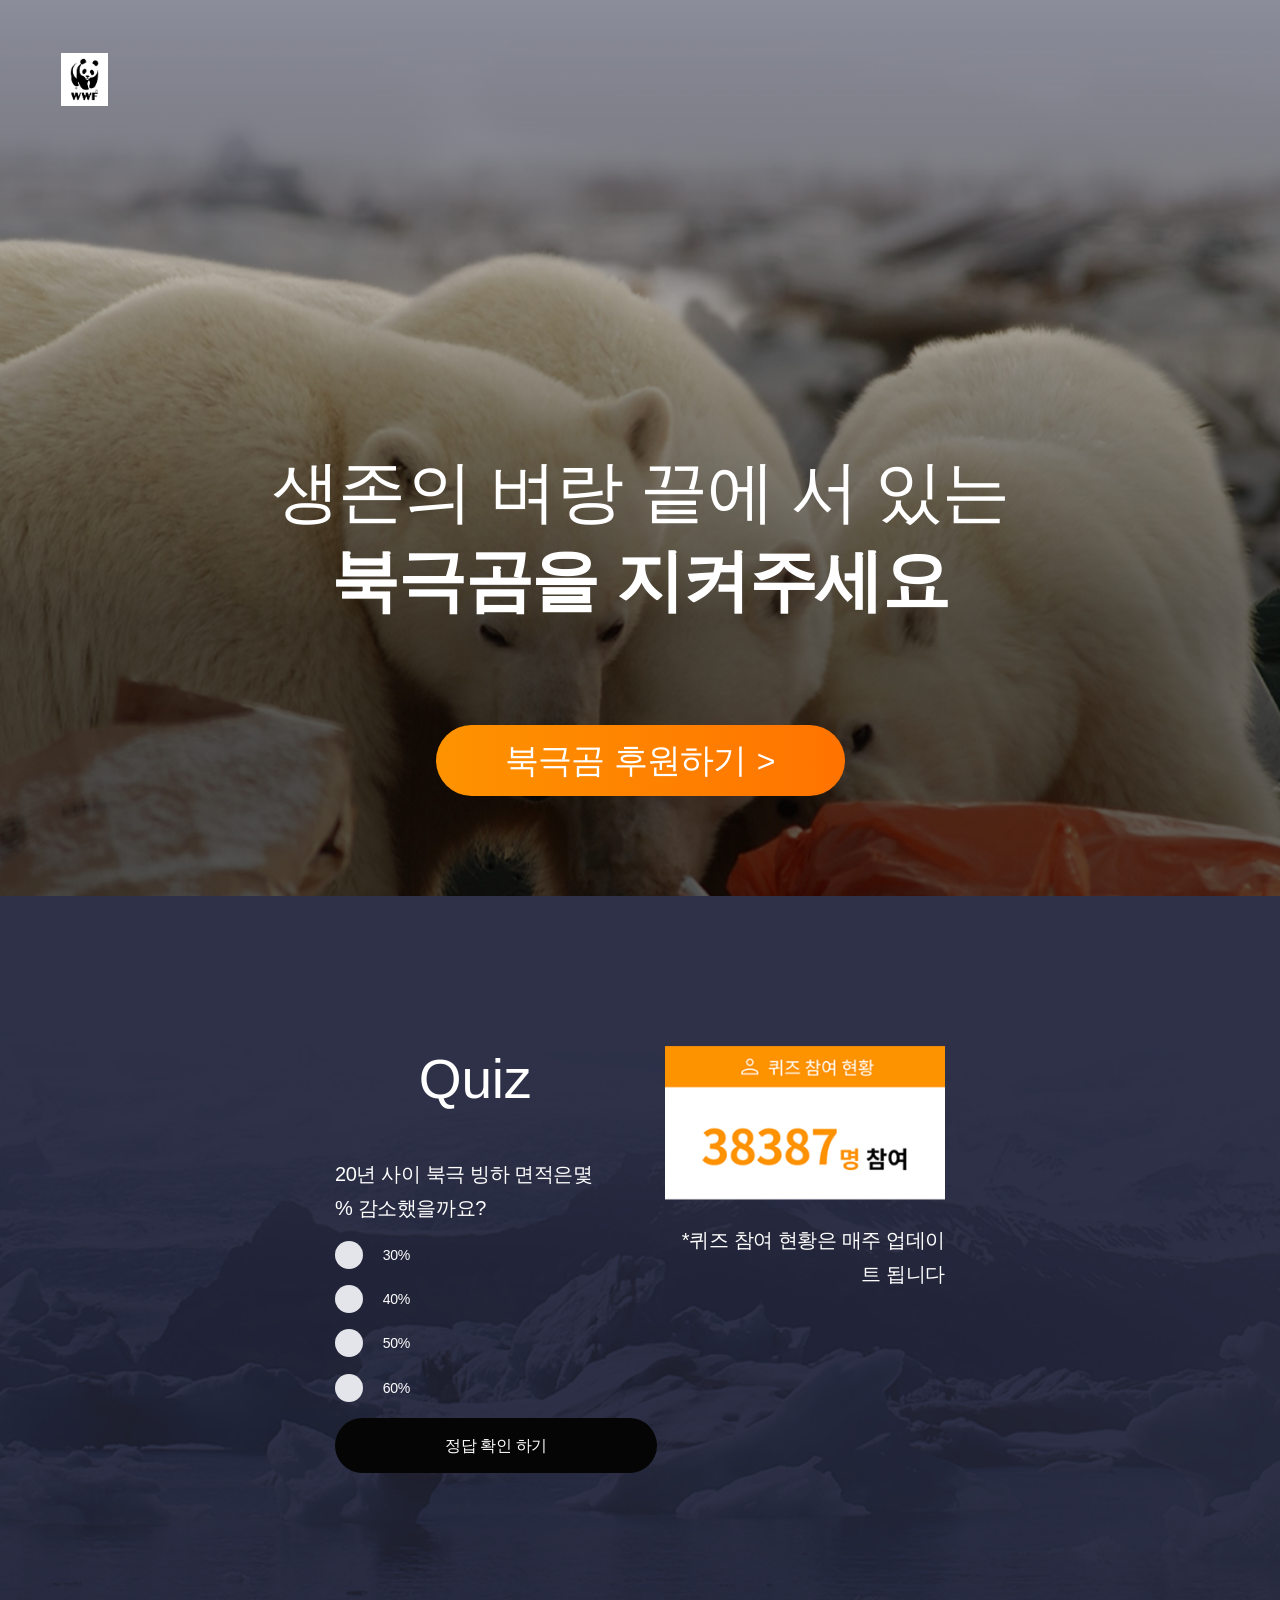
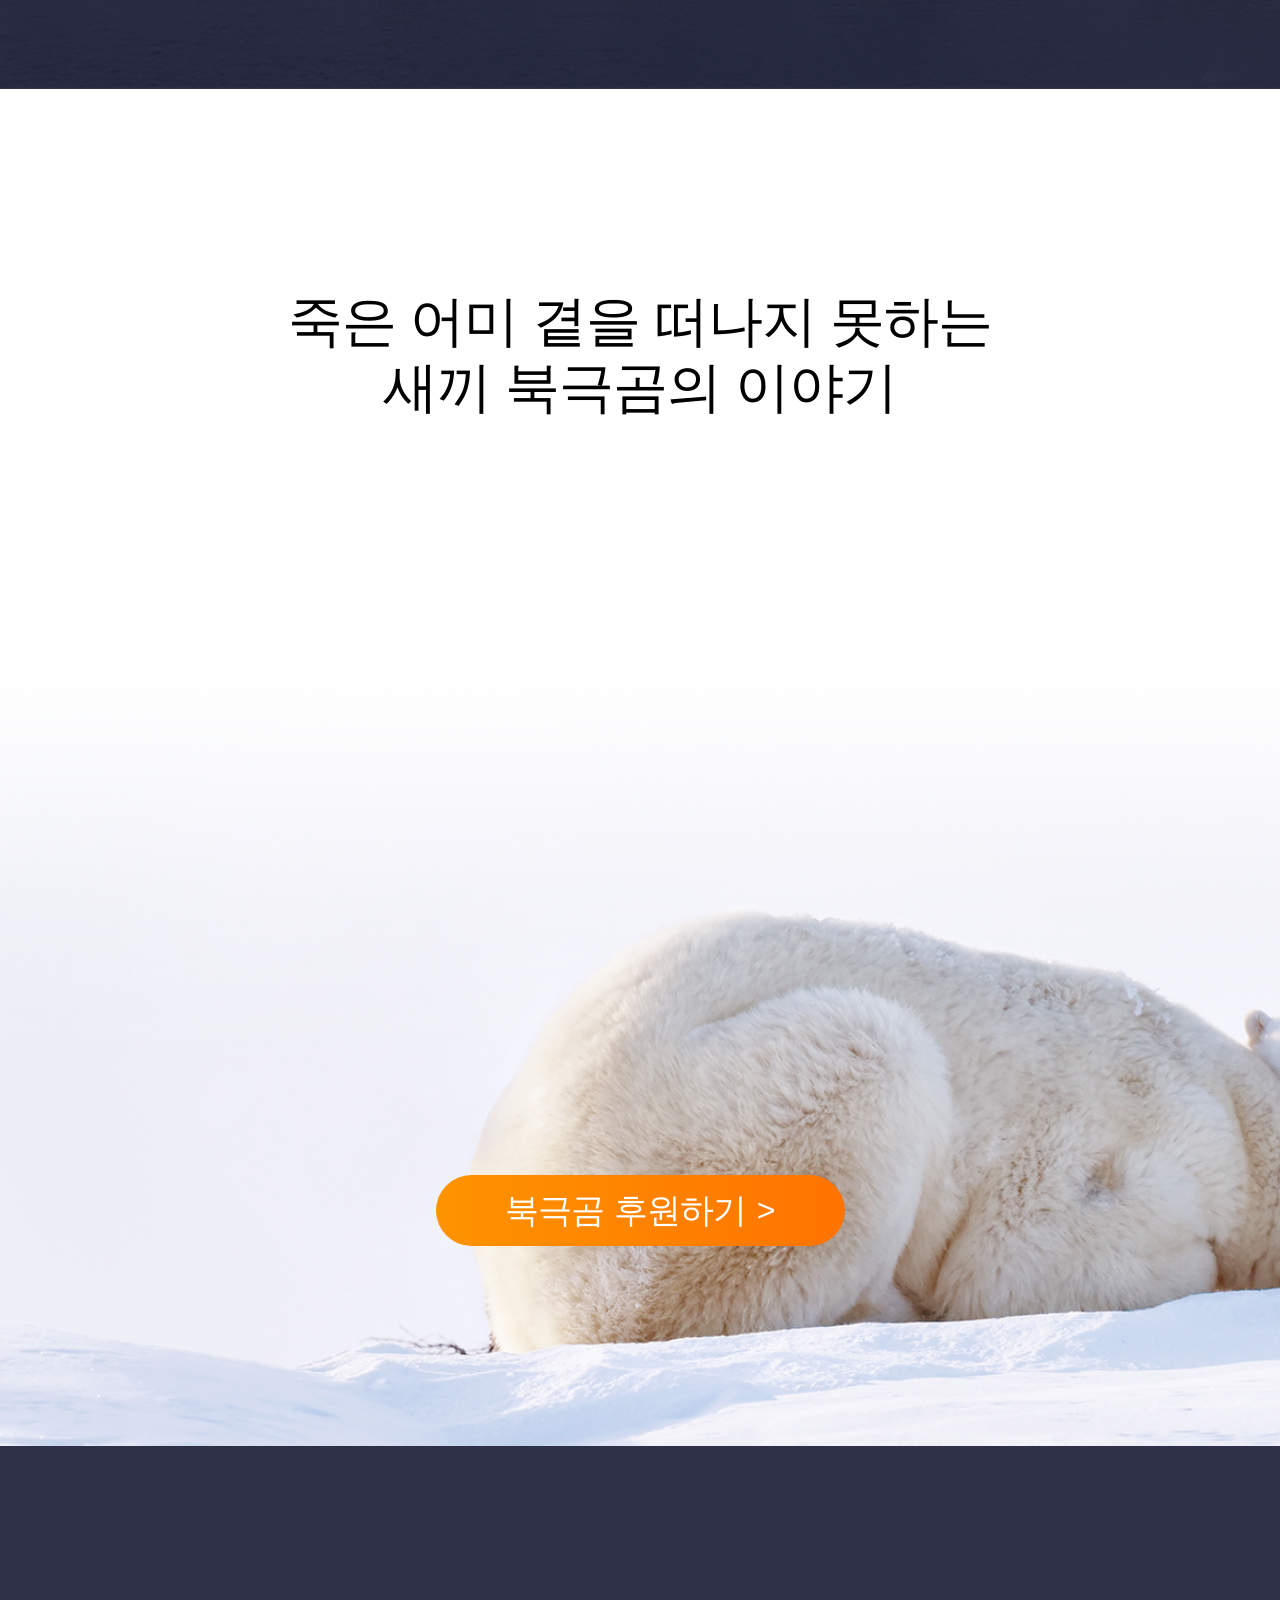
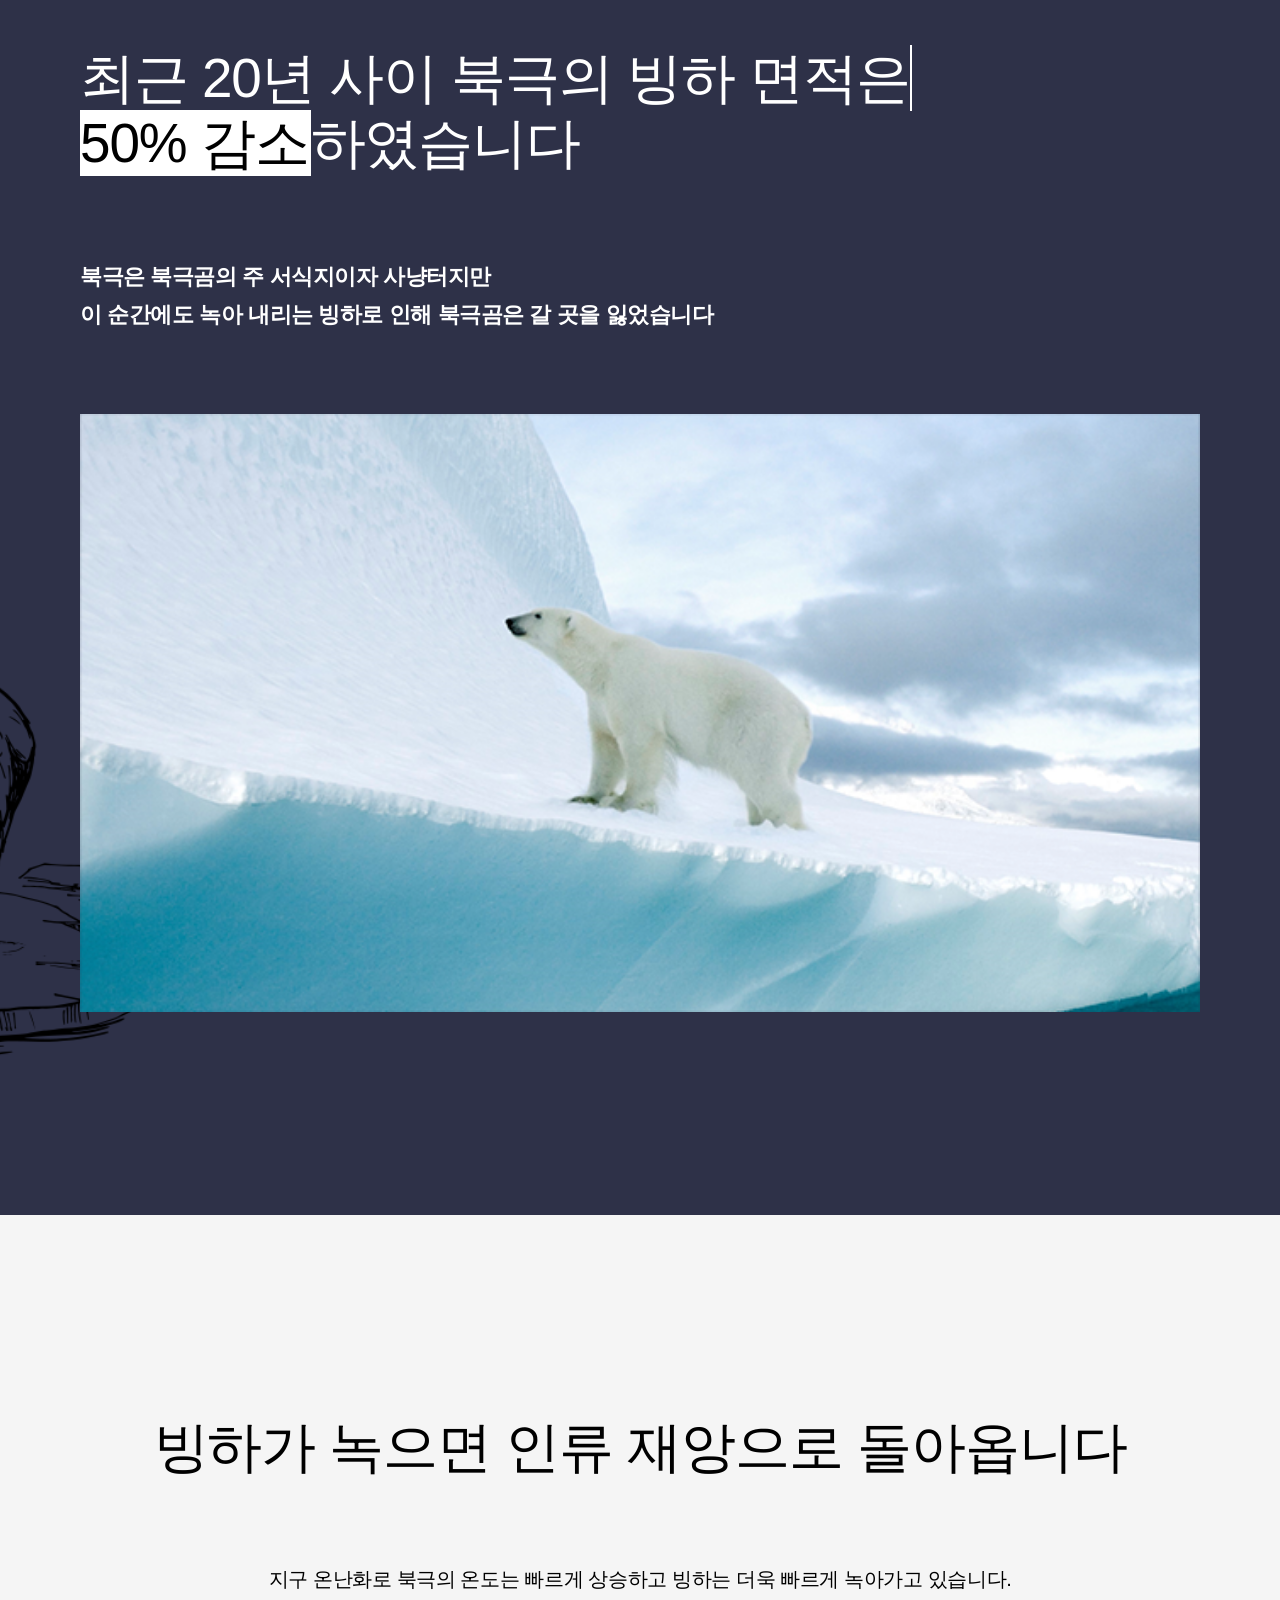
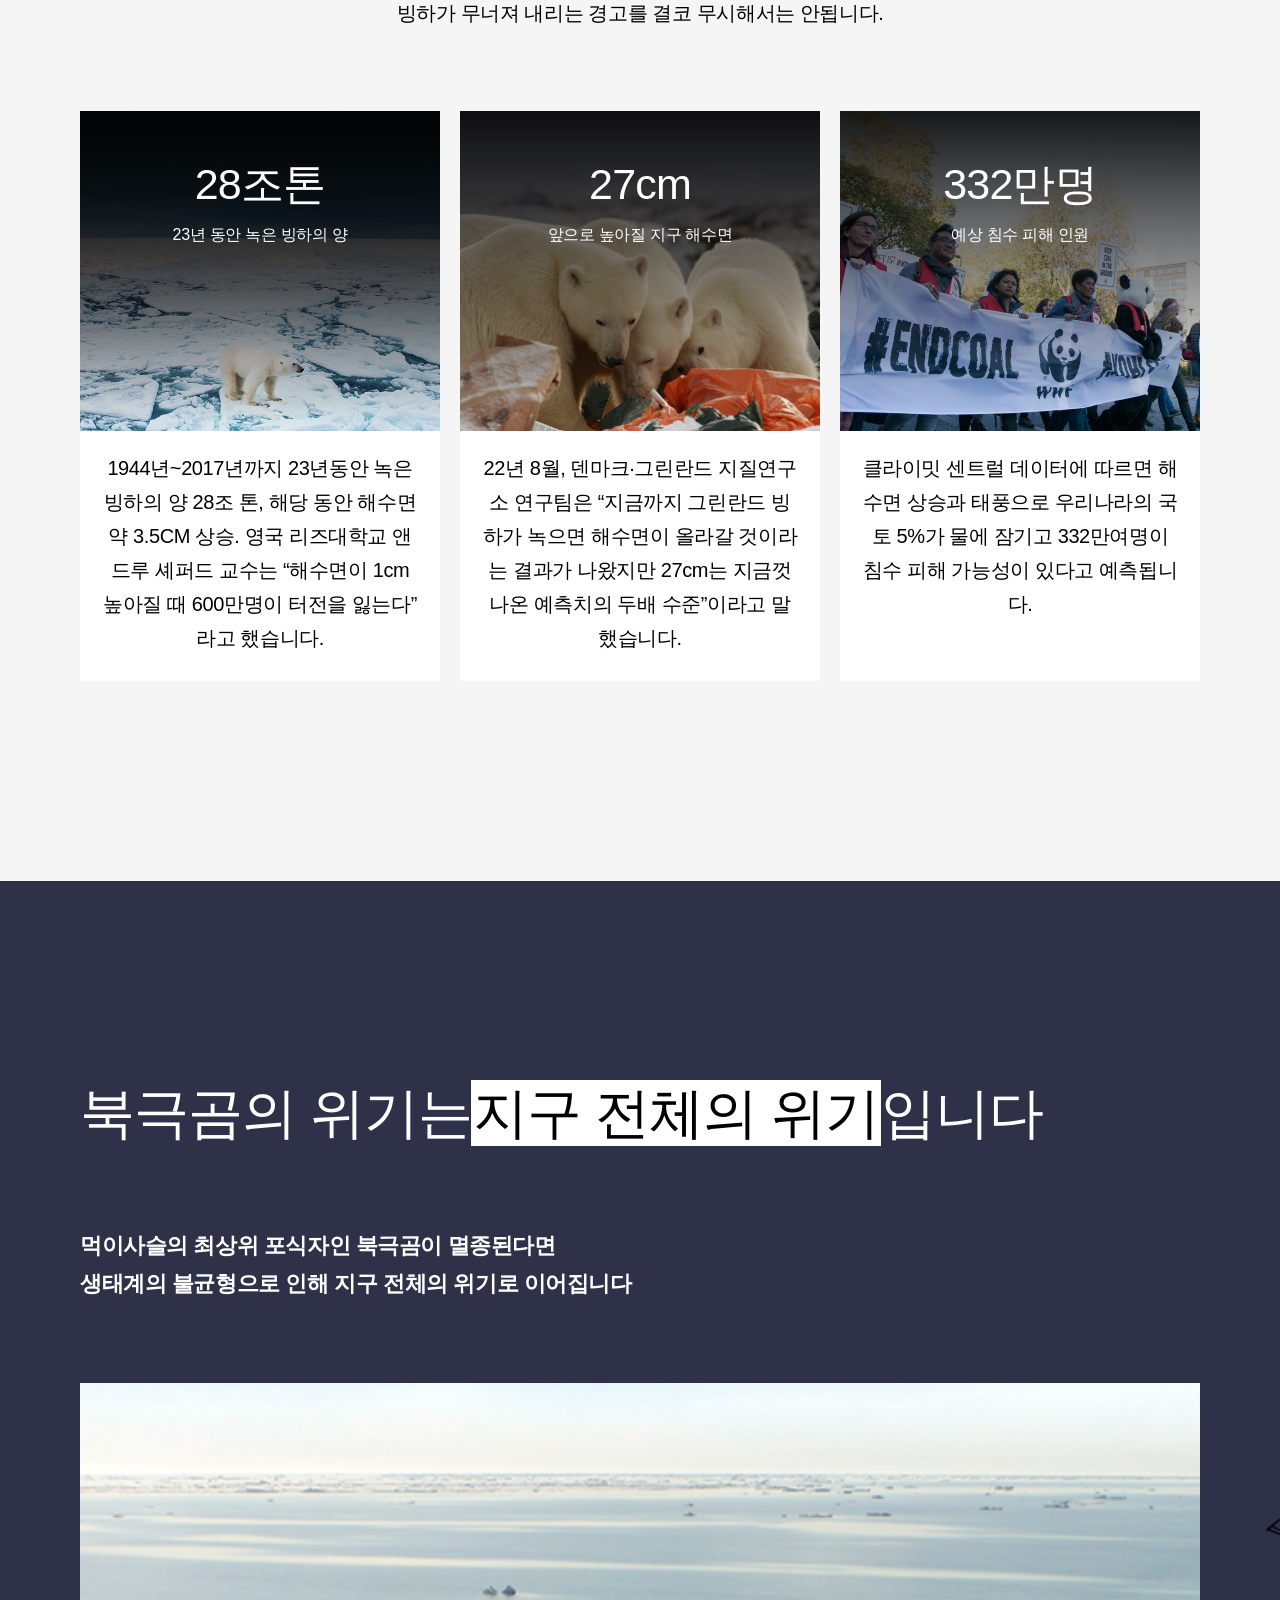
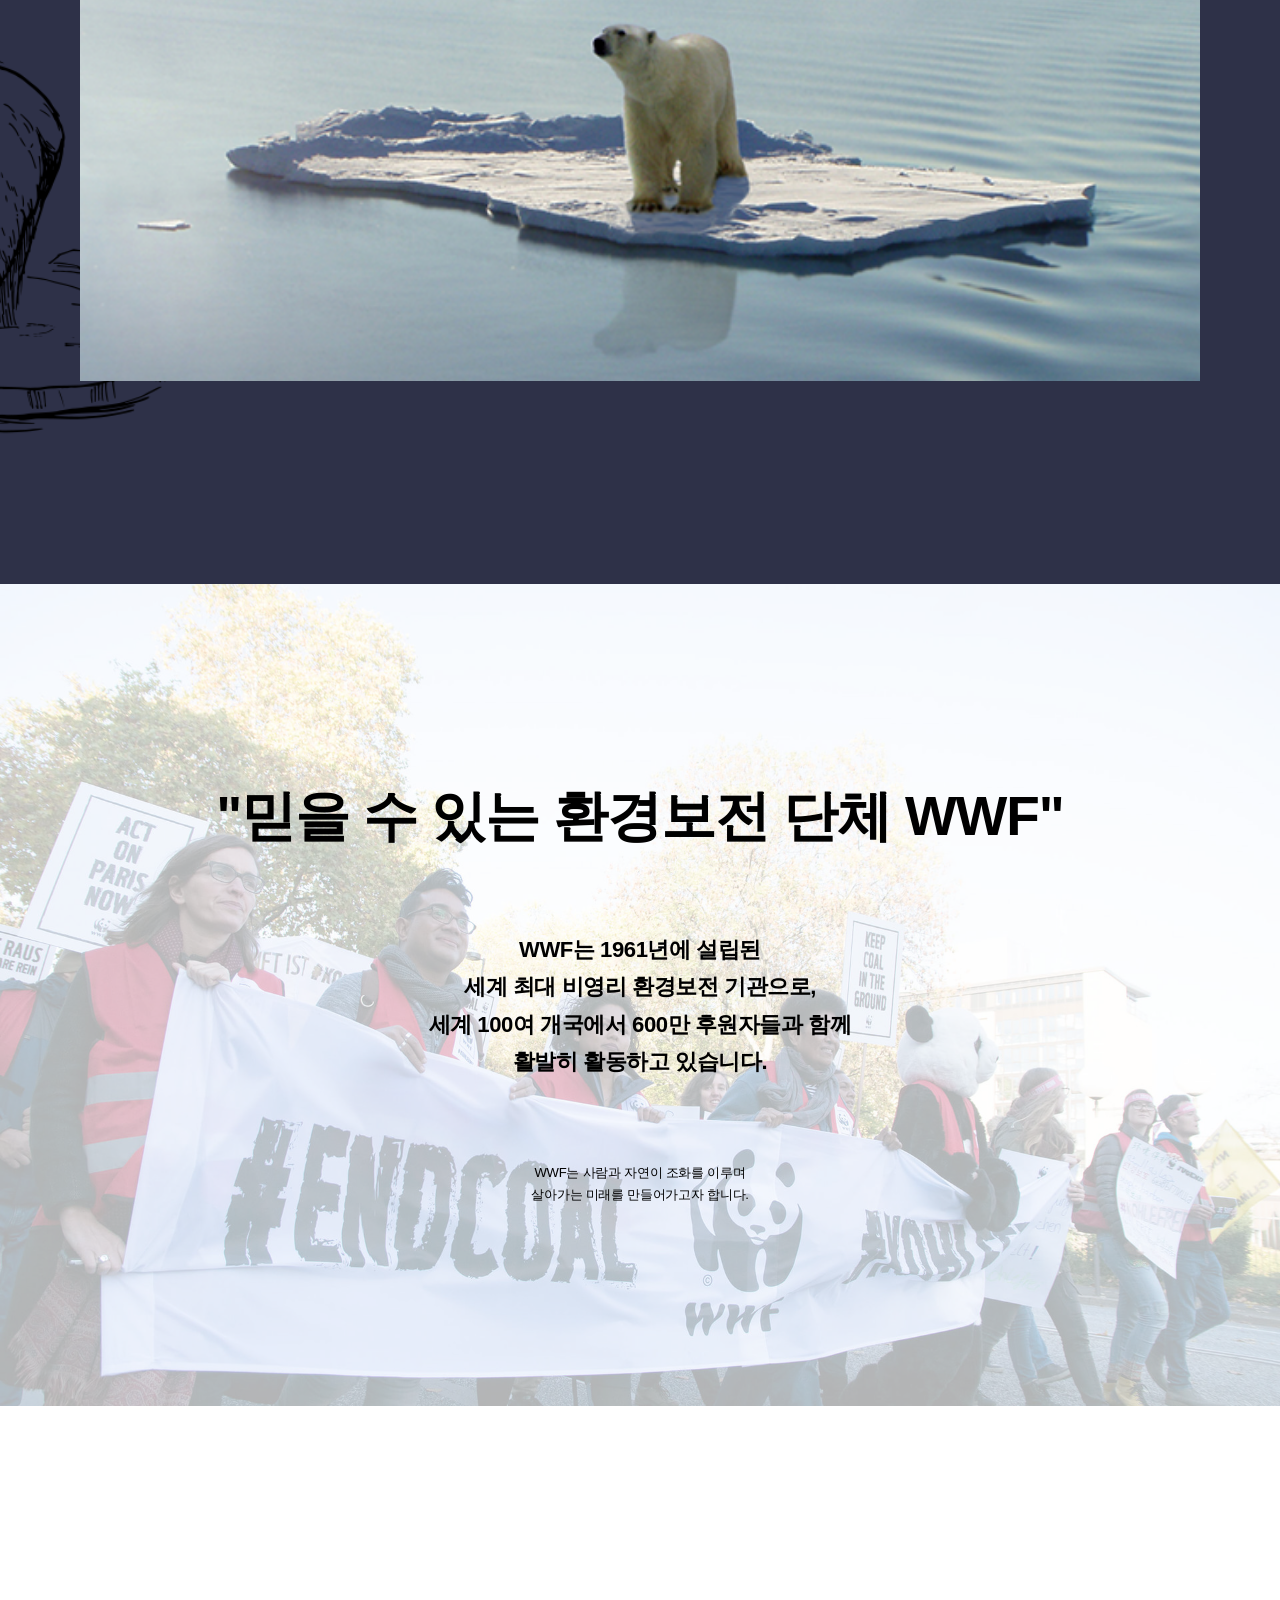
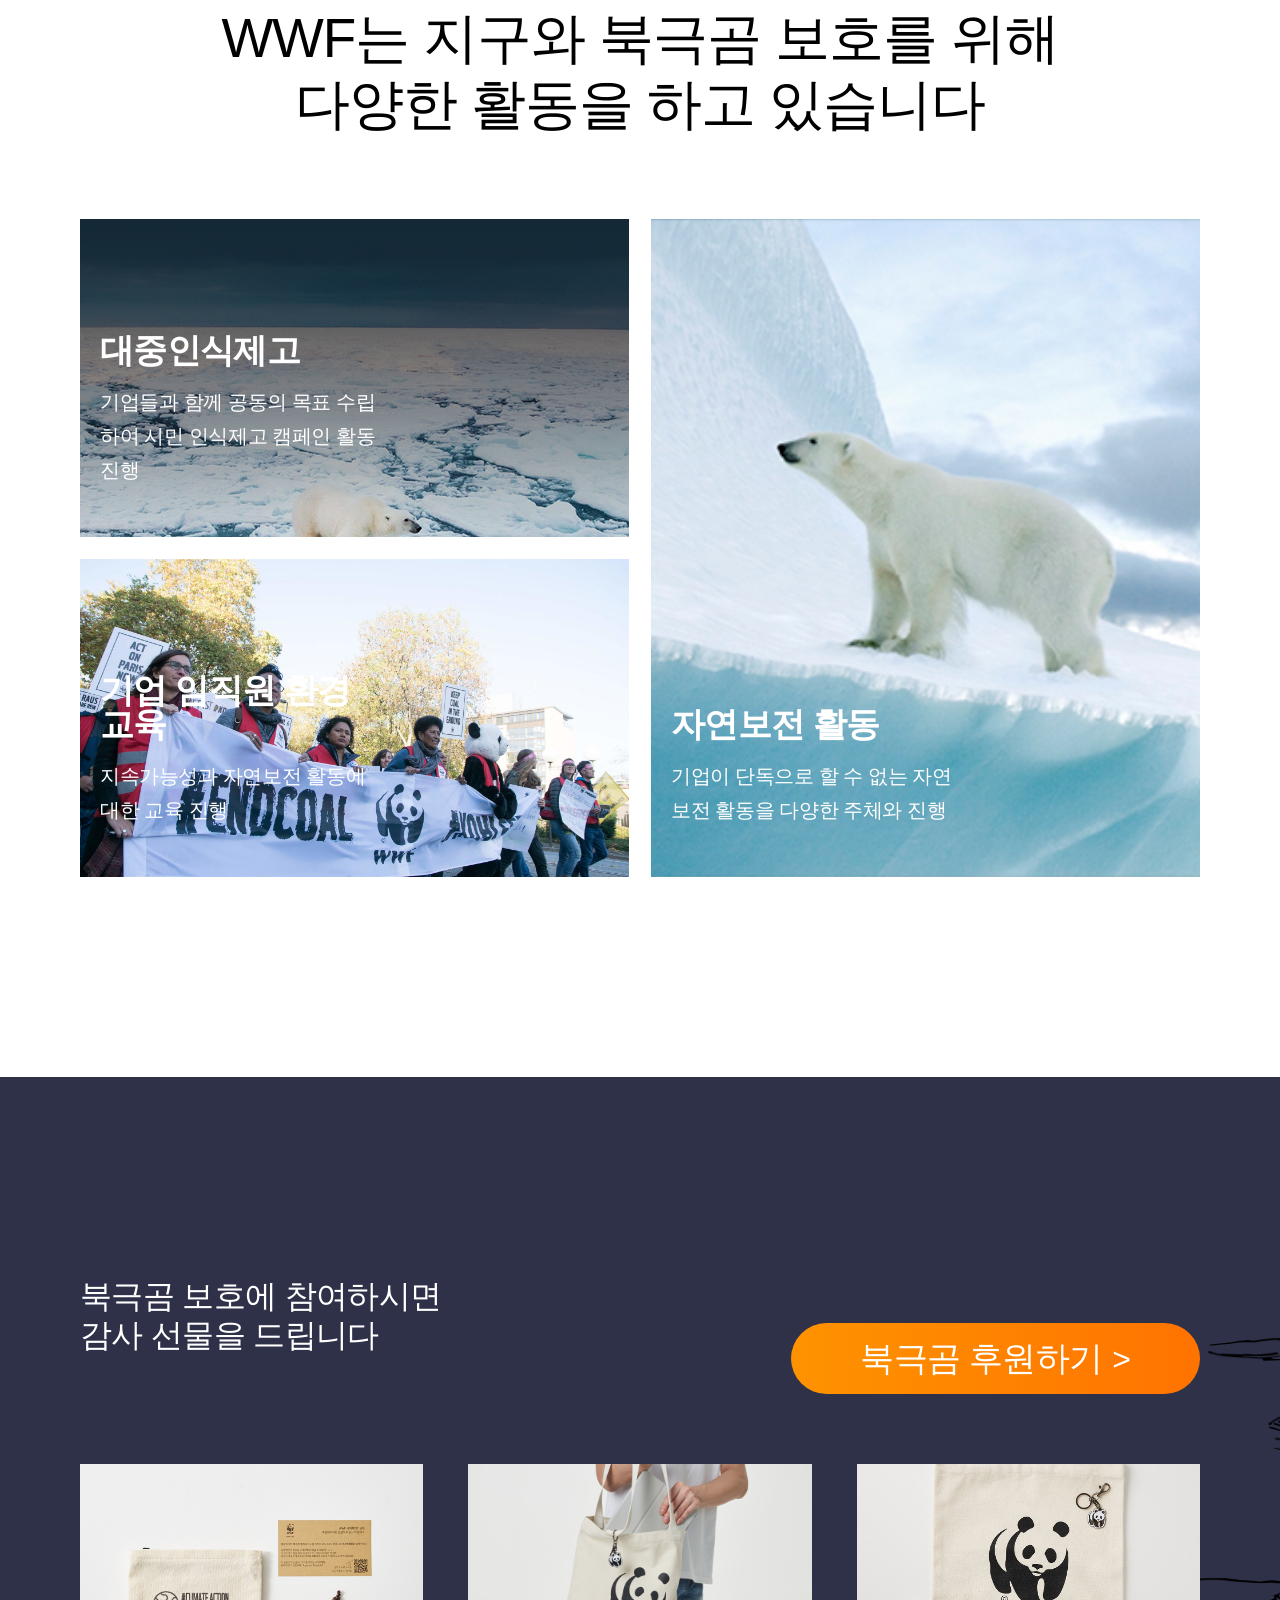
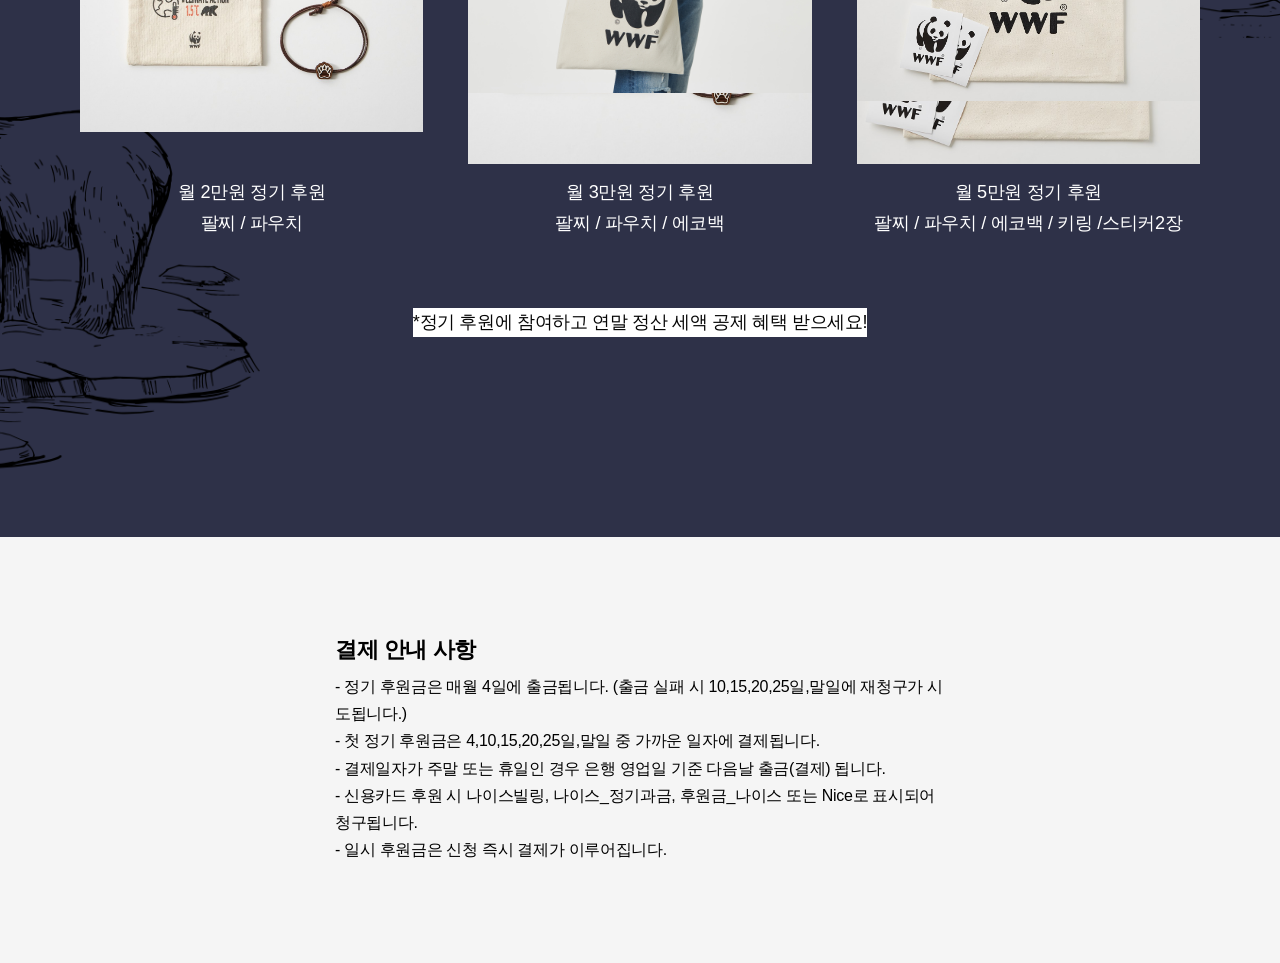
==== commit cd866e05: "fin" ====
--- a/index.html
+++ b/index.html
@@ -6,7 +6,7 @@
     <meta name="description" content="">
     <meta name="keywords" content="">
     <title>wwf | 북극곰 보호 캠페인</title>
-        <link rel="shortcut icon" href="./images/logo.jpg" type="image/x-icon">
+    <link rel="shortcut icon" href="./images/logo.jpg" type="image/x-icon">
     <link rel="stylesheet" href="./styles/reset.css">
     <link rel="stylesheet" href="./styles/common.css">
     <link rel="stylesheet" href="./styles/index.css">
@@ -161,25 +161,25 @@
         <!-- 9행 선물정보 -->
         <div class="container regular_bg">
             <div class="contents regular">
-                <div id="donation_txt">
+                <div class="donation_txt">
                     <h2>북극곰 보호에 참여하시면<br>감사 선물을 드립니다</h2>
                     <a href="#" class="sponsor_btn"><em>북극곰 후원하기</em><!-- after --></a>
                 </div>
-                <div id="donation_list">
-                    <div class="donation">
+                <ul class="donation_list">
+                    <li>
                         <p class="photo"><img src="./images/freebie2.jpg" alt="wrist"></p>
                         <h3>월 2만원 정기 후원<br>팔찌 / 파우치</h3>
-                    </div>
-                    <div class="donation">
+                    </li>
+                    <li>
                         <p class="photo"><img src="./images/freebie1.jpg" alt="ecobag"></p>
                         <h3>월 3만원 정기 후원<br>팔찌 / 파우치 / 에코백</h3>
-                    </div>
-                    <div class="donation">
+                    </li>
+                    <li>
                         <p class="photo"><img src="./images/freebie3.jpg" alt="stickers"></p>
                         <h3>월 5만원 정기 후원<br>팔찌 / 파우치 / 에코백 / 키링 /스티커2장</h3>
-                    </div>
-                    <p>*정기 후원에 참여하고 연말 정산 세액 공제 혜택 받으세요!</p>
-                </div>
+                    </li>
+                </ul>
+                <p class="info">*정기 후원에 참여하고 연말 정산 세액 공제 혜택 받으세요!</p>
             </div>
         </div>
         <!-- 10행 안내 -->
--- a/styles/common.css
+++ b/styles/common.css
@@ -19,6 +19,7 @@
     background-color: #fff;
     color: black;
     font-weight: 500;
+    padding: 2px;
 }
 #wrap .container .contents h1+p {
     margin:0 0 22px;
@@ -28,15 +29,15 @@
 }
 /* mobile design - .sponser_btn */
 #wrap .container .sponsor_btn {
-    width: 164px; height: 41px;
-    background: linear-gradient(#FE9300, #FF7300);
+    width: 164px; height: 41px; display: block; margin: 0 auto;
+    background: linear-gradient(90deg, #FE9300, #FF7300);
     border-radius: 37.5px;
-    padding: 12.5px 21.5px;
-    margin: 0 auto;
-    display: flex;
+    display: flex; flex-flow: row nowrap;
+    justify-content: center; align-items: center;
+    gap: 10px;
 }
 #wrap .container .sponsor_btn::after {
-    content:'>'; color: white; font-size: 0.75rem; margin-right: 10px;
+    content:'>'; display: block; color: white; font-size: 0.75rem;
 }
 #wrap .container .sponsor_btn em {
     color: white; font-weight: 500;
--- a/styles/index.css
+++ b/styles/index.css
@@ -4,42 +4,36 @@
     background-image: url(../images/warming_27cm.png);
     background-position: center, bottom;
     background-size: auto 130%;
-    position: relative;
+    position: relative; z-index: 50;
     padding: 100px 15px;
 }
+#wrap .intro > * {position:relative; z-index: 52;}
 #wrap .intro::after {
     /* 북극곰배경 위에 깔리는 반투명한 검은색배경 rgba() */
     content:''; display: block;
     background: linear-gradient(transparent, #000 69%);
     opacity: 0.6;
     width: 100%; height: 100%;
+    z-index:51;
     position: absolute; left: 0; top: 0;
 }
 #wrap .container .logo {
     position: absolute;
     width: 24px;
-    top: 10px; left: 10px;
+    top: 21px; left: 15px;
 } /* w,h 중 한가지값만 작성(나머지는 자동비율조정) */
 #wrap .intro .logo img {width:100%}
-#wrap .intro h1,
-#wrap .intro .sponsor_btn {
-    z-index: 999;
-}
 #wrap .intro span {
     font-size: 1.875rem;
     color: white;
     line-height: 1.3;
     font-weight: 500;
+    display: block;
 }
 #wrap .intro h1 {
-    display: flex;
-    flex-flow: column nowrap;
-    align-items: center;
-    font-size: 1.875rem;
-    color: white;
-    margin-bottom: 50px;
-}
-#wrap .intro span {
+    text-align: center; margin: 0 0 50px;
+}
+#wrap .intro h1 span {
 
 }
 #wrap .intro span:nth-child(2) {}
@@ -47,18 +41,15 @@
 /* ============================2행 퀴즈 */
 #wrap .quiz_bg {
     background-image: url(../images/quiz_bg.png);
-    background-size: 100%;
-    position: relative;
     padding: 70px;
-    margin: 0 auto;
 }
 #wrap .quiz_bg .quiz {
     display: flex;
     flex-flow: column nowrap;/* t, d column -> row */
     gap: 50px;
 }
-#wrap .quiz_bg .quiz .quiz_list {
-    
+#wrap .quiz_bg .quiz .quiz_list > * {
+    margin: 0 0 16px;
 }
 /* #wrap .quiz_bg .quiz .quiz_list > * {margin: 0 0 16px;} */
 #wrap .quiz_bg .quiz .quiz_list h1 {
@@ -75,22 +66,16 @@
     /* font-family: "notosans"; */
 }
 #wrap .quiz_bg .quiz .quiz_list #quiz_frm {
-
+    margin: 0;
 }
 #wrap .quiz_bg .quiz .quiz_list #quiz_frm #quiz_container {
-    margin-bottom: 16px;
-}
-#wrap .quiz_bg .quiz .quiz_list #quiz_frm #quiz_container li:nth-child(1),
-#wrap .quiz_bg .quiz .quiz_list #quiz_frm #quiz_container li:nth-child(2),
-#wrap .quiz_bg .quiz .quiz_list #quiz_frm #quiz_container li:nth-child(3) {
-    margin-bottom: 10px;
+    margin: 0 0 16px;
+}
+#wrap .quiz_bg .quiz .quiz_list #quiz_frm #quiz_container li{
+    margin: 0 0 16px; position: relative;
 }
 #wrap .quiz_bg .quiz .quiz_list #quiz_frm #quiz_container li #thirty {
 }
-#wrap .quiz_bg .quiz .quiz_list #quiz_frm #quiz_container li {
-    margin-bottom: 20px;
-}
-
 #wrap .quiz_bg .quiz .quiz_list #check_answer {
     background-color: #050505;
     border-radius: 50px;
@@ -100,6 +85,7 @@
     line-height: 1.7;
     margin-bottom: 50px; 
 }
+#wrap .quiz_bg .quiz .quiz_list #quiz_frm #quiz_container li:last-child {margin: 0;}
 #wrap .quiz_bg .quiz .quiz_list #quiz_frm #quiz_container li input {display: none;}
 #wrap .quiz_bg .quiz .quiz_list #quiz_frm #quiz_container li input:checked + label {
     background-image: url(../images/chk_on.svg);
@@ -107,6 +93,7 @@
 #wrap .quiz_bg .quiz .quiz_list #quiz_frm #quiz_container li label {
     color:#ffffff; font-size: 0.88rem; background-image: url(../images/chk_off.svg);
     background-size:16px; background-repeat: no-repeat; padding-left: 47.75px ;
+    background-position: left center;
 }
 #wrap .quiz_bg .quiz .quiz_list #quiz_frm #quiz_container li:hover::after {
     content:''; display: block; position: absolute; left: 0; bottom: -10px; width: 100%;
@@ -114,23 +101,25 @@
 }
 #wrap .quiz_bg .quiz .quiz_list #quiz_frm #quiz_container li:hover label {
     color: aquamarine;
-
 }
 #wrap .quiz_bg .quiz .quiz_list #check_answer:hover {
     background-color: rgb(70, 146, 146);
 }
-#wrap .quiz_bg .quiz .quiz_status {
+#wrap .quiz_bg .quiz .quiz_status {}
+#wrap .quiz_bg .quiz .quiz_list #quiz_frm #check_answer {
+    width: 100%; padding: 10px; color: #fff; line-height: 1.7; background-color: #000;
+    padding: 10px; border-radius: 50px; width: 100%; transition: background-color 0.3s;
+}
 
-}
-#wrap .quiz_bg .quiz .quiz_status img {width:100%; margin-bottom: 20px; }
-#wrap .quiz_bg .quiz .quiz_status p {color: #fff; font-size: 1.25rem; font-weight: 200; text-align: center;}
+#wrap .quiz_bg .quiz .quiz_status img {width:100%;}
+#wrap .quiz_bg .quiz .quiz_status p {color: #fff; font-size: 1.25rem; margin: 20px 0 0; line-height: 1.7;}
 /* ==============================================3 */
 #wrap .video_bg {
     background-image: url(../images/video_bg.png);
     padding: 50px 15px;
 }
 #wrap .video_bg .video h1 {text-align: center;}
-#wrap .video_bg .video iframe {width: 100%; margin: 0 0 70px;}
+#wrap .video_bg .video iframe {width: 100%; height: 231px; margin: 0 0 70px;}
 /* ==============================================4 */
 #wrap .reduction_bg {
     background-image: url(../images/decline_50_bg.png);
@@ -142,67 +131,48 @@
 #wrap .humanity_bg {
     background-color: #f5f5f5;
 }
-#wrap .humanity_bg h1 {text-align: center;}
+#wrap .humanity_bg .humanity h1 {text-align: center;}
 #wrap .humanity_bg .humanity h1+p {text-align: center;}
 #wrap .humanity_bg .humanity .list {
     display: flex;
     flex-flow: column nowrap;
-    justify-content: center;
-    align-items: center;
-    text-align: center;
     gap: 20px;
     /* display: grid; grid-template-rows: 1fr 1fr 1fr; */
 }
 #wrap .humanity_bg .humanity .list li {}
-#wrap .humanity_bg .humanity .list li {
-    background-color: white;
-}
-#wrap .humanity_bg .humanity .list li:nth-child(3) {
-}
-#wrap .humanity_bg .humanity .list li dl {background-size: cover; background-position: center; position: relative;}
+#wrap .humanity_bg .humanity .list li:nth-child(3) {}
+#wrap .humanity_bg .humanity .list li dl {background-size: cover; background-position: center; position: relative;
+    text-align: center; padding: 48px 0;}
 #wrap .humanity_bg .humanity .list li dl * {color: #fff; position: relative; z-index: 10;}
 #wrap .humanity_bg .humanity .list li:nth-child(1) dl {
     background-image: url(../images/warming_28t.png);
-    background-size: center;
-    background-position: 100%;
-    padding-top: 48px;
-    padding-bottom: 38px;
 }
 #wrap .humanity_bg .humanity .list li:nth-child(2) dl {
     background-image: url(../images/warming_27cm.png);
-    background-position: 100%;
-    background-size: center;
-    padding-top: 48px;
-    padding-bottom: 38px;
-    background: linear-gradient(black,rgb(110, 110, 110),0.825);
 }
 #wrap .humanity_bg .humanity .list li:nth-child(3) dl {
     background-image: url(../images/protest_3mil.jpg);
-    background-position: center;
-    background-size: cover;
-    padding-top: 48px;
-    padding-bottom: 38px;
 }
 #wrap .humanity_bg .humanity .list li dl::before {
     content: ''; display: block; width:100%; height:100%;
     position: absolute; left:0; top:0; z-index:9 ; background:linear-gradient(rgba(0,0,0,0.9), transparent) ;
 }
 #wrap .humanity_bg .humanity .list li dl dt {
-    color: #fff;
     font-size: 1.38rem;
-    margin-bottom: 11px;
+    margin: 0 0 11px;
     line-height: 1.2;
+    font-weight: 400;
 }
 #wrap .humanity_bg .humanity .list li dl dd {
-    font-size: 1rem;
-    color: #fff;
+    line-height: 1.7;
 }
 #wrap .humanity_bg .humanity .list li .txt {
-    padding: 20px;
+    padding: 20px; background-color: #fff;
 }
 #wrap .humanity_bg .humanity .list li .txt p {
     font-size: 0.813rem;
     line-height: 1.7;
+    text-align: center;
 }
 /* ==============================================6 */
 #wrap .crisis_bg {
@@ -217,7 +187,7 @@
     position: relative;
 }
 #wrap .wwf_bg::before {position: absolute; content: ''; display: block;
-    width:100%; height: 100%; left: 0; top: 0; z-index: index 9;;
+    width:100%; height: 100%; left: 0; top: 0; z-index: 9;
     background: rgba(255, 255, 255, 0.7);
 
 }
@@ -229,14 +199,15 @@
 }
 #wrap .wwf_bg .wwf p:nth-child(1) {}
 #wrap .wwf_bg .wwf p:nth-child(2) {}
+#wrap .wwf_bg .wwf p {line-height: 1.7; font-size: 0.82rem;}
 #wrap .wwf_bg .wwf h1,
 #wrap .wwf_bg .wwf p:nth-child(1),
 #wrap .wwf_bg .wwf p:nth-child(2) {
 }
 /* -------------------------------------------8행 */
-#wrap .activity_bg {}
+#wrap .activity_bg {padding: 70px 15px;}
 #wrap .activity_bg .activity {}
-#wrap .activity_bg .activity h1 {text-align: center; line-height: 1.2; font-size: 1.375rem;} 
+#wrap .activity_bg .activity h1 {text-align: center; line-height: 1.2; font-size: 1.375rem; font-weight: 500;} 
 #wrap .activity_bg .activity .details {
     display: grid; 
     grid-template-areas: 
@@ -262,52 +233,52 @@
     grid-area: nature;/* 자연 */
     background-image: url(../images/decline_50.png);
 }
-#wrap .activity_bg .activity .details .txt {
+#wrap .activity_bg .activity .details li .txt {
     padding: 20px;
-    background: linear-gradient(rgba(0, 0, 0, 0.452)) transparent;
-}
-#wrap .activity_bg .activity .details .txt dt {font-size: 1.375rem; margin-bottom: 18px; color: #fff;}
-#wrap .activity_bg .activity .details .txt dd {font-size: 0.813rem; color: #fff; line-height: 1.7;}
+    background: linear-gradient(rgba(0, 0, 0, 0.452));
+}
+#wrap .activity_bg .activity .details li .txt * {color: #fff;}
+#wrap .activity_bg .activity .details .txt dt {font-size: 1.375rem; margin: 0 0 18px;}
+#wrap .activity_bg .activity .details .txt dd {font-size: 0.813rem; line-height: 1.7;}
 /* =====================================9행 감사선물 */
-#wrap .regular_bg {
-    background-image: url(../images/decline_50_bg.png);
-}
-#wrap .regular_bg .regular {
-    display: block; 
-}
-#wrap .regular_bg .regular #donation_txt {margin-bottom: 60px;}
-#wrap .regular_bg .regular #donation_txt h2 {
-    color: #fff; line-height: 1.2; font-size: 1.375rem;
-    margin-bottom: 22px;
-}
-#wrap .regular_bg .regular #donation_txt .sponsor_btn {
-    font-size: 1.375rem; margin:0; width:270px; height: 62px; display: flex; 
-    flex-flow:row nowrap; justify-content: center; align-items: center;
-} 
-#wrap .container .sponsor_btn::after {
-    content:'>'; color: white; font-size: 1.38rem;
-}
-#wrap .regular_bg .regular #donation_txt .sponsor_btn em {
-    margin-right: 10px; 
-}
-#wrap .regular_bg .regular .donation #donation_list {display: grid;
+#wrap .regular_bg {background-image: url(../images/decline_50_bg.png);}
+#wrap .regular_bg .regular {text-align: center;}
+#wrap .regular_bg .regular .donation_txt {display: flex; flex-flow: column nowrap;}
+#wrap .regular_bg .regular .donation_txt h2 {margin: 0 0 40px; text-align: left; color: #fff;
+    font-size: 1.38rem;
+    font-weight: 500;
+    line-height: 1.2;}
+#wrap .regular_bg .regular .donation_txt .sponsor_btn {margin: 0;}
+#wrap .regular_bg .regular .donation_txt .sponsor_btn em {}
+#wrap .regular_bg .regular .donation_list {
+    display: grid; gap: 20px;
     grid-template-areas: 
-    'sponser2'
-    'sponser3'
-    'sponser4'}
-#wrap .regular_bg .regular #donation_list .donation:nth-child(1) {grid-area:sponser2;}
-#wrap .regular_bg .regular #donation_list .donation:nth-child(2) {grid-area:sponser3;}
-#wrap .regular_bg .regular #donation_list .donation:nth-child(3) {grid-area:sponser4;}
-#wrap .regular_bg .regular #donation_list .donation .photo {
-    height: 150px;
-    overflow: hidden;
-}
-#wrap .regular_bg .regular #donation_list .donation {}
-#wrap .regular_bg .regular #donation_list .donation .photo img {width: 100%;}
-#wrap .regular_bg .regular #donation_list .donation h3 {color: #fff; line-height: 1.7; text-align: center; margin-bottom: 22px; margin-top: 13px; }
-#wrap .regular_bg .regular p {font-size: 1rem; background-color:#fff;  line-height: 1.7; text-align: center;}
+        'sponser2'
+        'sponser3'
+        'sponser5';
+    margin: 40px 0;
+}
+#wrap .regular_bg .regular .donation_list li {}
+#wrap .regular_bg .regular .donation_list li:nth-child(1) {grid-area: sponser2;}
+#wrap .regular_bg .regular .donation_list li:nth-child(2) {grid-area: sponser3;}
+#wrap .regular_bg .regular .donation_list li:nth-child(3) {grid-area: sponser5;}
+#wrap .regular_bg .regular .donation_list li:nth-child(2) .photo {background-image: url(../images/freebie2.jpg);}
+#wrap .regular_bg .regular .donation_list li:nth-child(3) .photo {background-image: url(../images/freebie3.jpg);}
+#wrap .regular_bg .regular .donation_list li .photo {
+    height: 150px; overflow: hidden;
+    background-position: center; background-size: cover;
+}
+#wrap .regular_bg .regular .donation_list li .photo img {width: 100%; transform: translateY(-110px);}/* 1열 */
+#wrap .regular_bg .regular .donation_list li h3 {margin-top: 13px;}
+#wrap .regular_bg .regular .donation_list li h3+p {}
+#wrap .regular_bg .regular .donation_list li h3,
+#wrap .regular_bg .regular .donation_list li h3+p {text-align: center; color: #fff; line-height: 1.7;}
+#wrap .regular_bg .regular .info {
+    background-color: #fff; color: #050505;
+    display: inline-block; padding: 5px 0;
+}
 /* ======================================10행 결제안내 */
-#wrap .guides_bg {margin-bottom: 70px; background-color: #f5f5f5;} 
+#wrap .guides_bg {background-color: #f5f5f5;} 
 #wrap .guides_bg .guides {}
-#wrap .guides_bg .guides h2 {font-size: 1.375rem; font-weight: 600; padding-bottom: 10px;}
-#wrap .guides_bg .guides ul li {font-size: 1rem; line-height:1.7;}+#wrap .guides_bg .guides h2 {font-size: 1.375rem; font-weight: 600; padding-bottom: 10px; line-height: 1.2;}
+#wrap .guides_bg .guides ul li {line-height:1.7;}
--- a/styles/responsive.css
+++ b/styles/responsive.css
@@ -4,40 +4,57 @@
     /* ------------------------------2행 퀴즈 */
     #wrap .quiz_bg .quiz {
         flex-flow:row nowrap;}/* t, d column -> row */
-    #wrap .quiz_bg .quiz .quiz_list {width: 200px;}
-    #wrap .quiz_bg .quiz .quiz_status {flex: 1;}
+    #wrap .quiz_bg .quiz > * {flex: 1;}
     }
 
 @media screen and (min-width:860px) {
-    #wrap .intro {padding:200px 80px;}
+    #wrap .intro {padding:300px 0 100px;}
     /* ---------------------------3행~6행 공통 */
+    #wrap .container {padding: 200px 80px;}
     #wrap .container .contents h1 {font-size: 2.5rem; margin: 0 0 40px;}
-    #wrap .container .contents h1+p {font-size: 1.38rem;}
+    #wrap .container .contents h1+p {font-size: 1.38rem; font-weight: 600; margin: 0 0 40px;}
     /* ----------------------------3행 */
     #wrap .video_bg .video h1 {margin:0 0 70px;}
     #wrap .video_bg .video iframe {height: 484px;}
     /* ---------------------------5행 */
+    #wrap .humanity_bg .humanity h1+p {font-size: 1rem; font-weight: 400;}
     #wrap .humanity_bg .humanity .list {flex-flow: row nowrap;}
     #wrap .humanity_bg .humanity .list li {flex: 1;}
-    #wrap .humanity_bg .humanity .list li .txt p {font-size: 1rem; line-height: 1.7;}
-    #wrap .humanity_bg .humanity .list li dl dt {
-    color: #fff;
-    font-size: 2.69rem;
-    font-weight: 600;
+    #wrap .humanity_bg .humanity .list li dl {height: 320px;}
+    #wrap .humanity_bg .humanity .list li dl dt {font-size: 2.69rem;}
+    #wrap .humanity_bg .humanity .list li .txt {height: 250px;}
+    #wrap .humanity_bg .humanity .list li .txt p {font-size: 1rem;}
+}
+@media screen and (min-width:680px) {
+    #wrap .intro {padding: 410px 0 100px;}
+    #wrap .intro .logo {width: 32px; left: 36px; top: 30px;}
+    #wrap .intro h1 {margin: 0 0 100px;}
+    #wrap .intro h1 span {font-size: 3.13rem; font-weight: 600;}
+    #wrap .container .sponsor_btn {width: 238px; height: 60px;}
+    #wrap .container .sponsor_btn em {font-size: 1.38rem;}
+    #wrap .container .sponsor_btn::after {font-size: 1rem;}
+    /* ---------------------------------------------------2행 퀴즈 */
+    #wrap .quiz_bg {padding: 150px 80px;}
+    #wrap .quiz_bg .quiz .quiz_list h1 {
+        font-size: 2.50rem; margin: 0 0 60px; text-align: center;
     }
-    #wrap .humanity_bg .humanity .list li:nth-child(1) dl {
-        padding-bottom: 182px;
+    #wrap .quiz_bg .quiz .quiz_list h2 span {display: inline; font-size: 1.25rem;}
+    #wrap .quiz_bg .quiz .quiz_list #quiz_frm ul li {margin: 0 0 30px;}
+    #wrap .quiz_bg .quiz .quiz_list #quiz_frm ul li:last-child {margin: 0 0 40px;}
+    #wrap .quiz_bg .quiz .quiz_list #quiz_frm ul li label {
+        font-size: 1.25rem; background-size: 28px;
     }
-    #wrap .humanity_bg .humanity .list li:nth-child(2) dl {
-        padding-bottom: 182px;
+    #wrap .quiz_bg .quiz_status p {text-align: right;}
+        /* -------------------------9행 */
+    #wrap .regular_bg .regular .donation_txt {
+    flex-flow: row nowrap;
+    justify-content: space-between;
+    align-items: flex-end;
     }
-    #wrap .humanity_bg .humanity .list li:nth-child(3) dl {
-        padding-bottom: 182px;
-    }
-    #wrap .humanity_bg .humanity .list li .txt {height: 250px;}
-    #wrap .container .contents h1+p {margin:0 0 40px; font-size: 1rem;}
-}/* 860-1023 */
-@media screen and (min-width:1024px)
+    #wrap .regular_bg .regular .donation_txt h2 {font-size: 2rem;}
+}
+/* 860-1023 */
+@media screen and (min-width:1024px) {
     #wrap .intro {
         padding: 410px 0 100px;
     }
@@ -78,149 +95,83 @@
     }
     #wrap .quiz_bg .quiz .quiz_list #quiz_frm #quiz_container li label {background-size: 28px; display: block; line-height: 2;}
     /* ------------------------------------------8행 */
-    #wrap .regular_bg .regular #donation_txt {display: flex; flex-flow: row nowrap; 
-        justify-content: space-between; align-items: flex-end; }
-    #wrap .regular_bg .regular #donation_txt h2 {margin: 0;}
-    #wrap .regular_bg .regular #donation_txt .sponsor_btn {
-    font-size: 1.375rem;
-    } 
-    #wrap .container .sponsor_btn::after {
-        content:'>'; color: white;
-    }
-    #wrap .regular_bg .regular #donation_txt .sponsor_btn em {
-    margin-right: 18px;}
-    #wrap .regular_bg .regular #donation_txt h2 {
-    color: #fff; line-height: 1.2; font-size: 2.5rem;
-    }
-    #wrap .regular_bg {
-        padding:200px 80px;
-    }
-    #wrap .regular_bg .regular #donation_list .donation {
-        display: flex;
-        flex-flow: column nowrap;
-    }
-    #wrap .regular_bg .regular #donation_list {
-    display: grid;
-    grid-template-areas: 
-        'sponser2 sponser3'
-        'sponser4 sponser4';
+    #wrap .activity_bg .activity .details {
+    grid-template-areas:
+        'public nature'
+        'corporation nature';
     grid-template-columns: 1fr 1fr;
     }
-    #wrap .regular_bg .regular #donation_list .donation .photo {
-    height:300px;
+    #wrap .activity_bg .activity .details li {
+        position: relative; padding-bottom: 30px;
     }
-    #wrap .regular_bg .regular #donation_txt h2 {
-    color: #fff; line-height: 1.2; font-size: 1.375rem;}
-    #wrap .guides_bg .guides {padding: 100px 80px;}
+    #wrap .activity_bg .activity .details li .txt {width: 60%;}
+    #wrap .activity_bg .activity .details li:last-child .txt {
+        position: absolute; left: 0; bottom: 30px;
+    }
+    #wrap .activity_bg .activity .details li .txt dt {font-size: 2.13rem; font-weight: 700;}
+    #wrap .activity_bg .activity .details li .txt dd {font-size: 1.25rem;}
+        /* ---------------------------------------------------9행 선물정보 */
+    #wrap .regular_bg .regular {text-align: right;}
+    #wrap .regular_bg .regular .donation_txt {
+        flex-flow: row nowrap;
+        justify-content: space-between;
+        align-items: flex-end;
+    }
+    #wrap .regular_bg .regular .title h2 {margin: 0;}
+    #wrap .regular_bg .regular .donation_list {
+        grid-template-areas:
+            'sponser2 sponser3'
+            'sponser5 sponser5';
+        grid-template-columns: 1fr 1fr;
+        margin: 40px 0;
+        gap: 45px;
+    }
+    #wrap .regular_bg .regular .donation_list li .photo img {transform: translateY(0);}
+    #wrap .regular_bg .regular .donation_list li .photo {height: 300px;}
+    /* ---------------------------------------------------10행 안내 */
+    #wrap .guides_bg {padding: 100px 80px;}
+}
 /* 1024~ */
 
 @media screen and (min-width:1250px) {
-    #wrap .intro {
-        padding: 447px 335px 100px;
+    #wrap .intro {padding: 447px 0 100px;}
+    #wrap .intro .logo {width: 47px; left: 61px; top: 53px;}
+    #wrap .intro h1 span {font-size: 4.28rem;}
+    #wrap .intro h1 span:nth-child(1) {font-weight: 400;}
+    #wrap .intro h1 span:nth-child(2) {font-weight: 700;}
+    #wrap .container .sponsor_btn {width: 409px; height: 71px;}
+    #wrap .container .sponsor_btn em {font-size: 2.13rem;}
+    #wrap .container .sponsor_btn::after {font-size: 2rem;}
+    /* ---------------------------------------------------2행 퀴즈 */
+    #wrap .quiz_bg {padding: 150px 335px;}
+    #wrap .quiz_bg .quiz .quiz_list h1 {font-size: 3.44rem; margin: 0 0 45px;    }
+    #wrap .quiz_bg .quiz .quiz_list #quiz_frm ul li {margin: 0 0 30px;}
+    #wrap .quiz_bg .quiz .quiz_list #quiz_frm ul li:last-child {margin: 0 0 40px;}
+    /* ---------------------------------------------------3행~6행 공통 */
+    #wrap .container .contents h1 {font-size: 3.43rem; margin: 0 0 81px;}
+    #wrap .container .contents h1+p {margin: 0 0 81px;}
+    /* ---------------------------------------------------3행 영상 */
+    #wrap .video_bg .video iframe {height: 600px;}
+    /* ---------------------------------------------------5행 인류재앙 */
+    #wrap .humanity_bg .humanity h1+p {font-size: 1.25rem;}
+    #wrap .humanity_bg .humanity .list li dl dt {font-size: 2.69rem;}
+    #wrap .humanity_bg .humanity .list li .txt p {font-size: 1.25rem;}
+    /* ---------------------------------------------------9행 선물정보 */
+    #wrap .regular_bg .regular {text-align: center;}
+    #wrap .regular_bg .regular .donation_list {
+        grid-template-areas: 
+        'sponser2 sponser3 sponser5';
+        grid-template-columns: 1fr 1fr 1fr;
+        margin: 70px 0;
     }
-    #wrap .container .logo {
-        top: 53px; left: 61px;
-        width: 42px;
-    }
-    #wrap .intro h1 span {
-    font-size: 4.38rem;
-    font-weight: 600;
-    }
-    #wrap .intro h1 span:nth-child(1) {
-        font-weight: 400;
-    }
-    #wrap .intro h1 span:nth-child(2) {
-        font-weight: 700 ;
-    }
-    #wrap .intro .sponsor_btn {
-        width: 409px; height: 71px;
-    }
-    #wrap .intro .sponsor_btn em {font-size: 2.13rem;}
-    #wrap .intro .sponsor_btn::after {font-size: 2rem;}
-    /* =============================== 2행 퀴즈 */
-    #wrap .quiz_bg .quiz .quiz_list {width: 400px;}
-    #wrap .quiz_bg .quiz .quiz_list h1 {
-        font-size: 3.44rem; 
-    }
-    #wrap .quiz_bg .quiz .quiz_list h2 span {
-        font-size: 2.13rem; 
-    }
-    #wrap .quiz_bg .quiz .quiz_list #check_answer {
-    background-color: #050505;
-    border-radius: 50px; 
-    color: #fff;
-    width: 115%;
-    padding: 14px;
-    line-height: 1.7;
-    }
-    #wrap .quiz_bg .quiz .quiz_list {
-    margin-bottom: 16px;
-    }
-    #wrap .quiz_bg .quiz .quiz_list #quiz_frm #quiz_container li label {}
-    /* --------------------------5행 */
-    #wrap .intro {padding:200px 80px;}
-    /* ---------------------------3행~6행 공통 */
-    #wrap .container .contents h1 {font-size: 2.5rem; margin: 0 0 40px;}
-    #wrap .container .contents h1+p {font-size: 1.38rem;}
-    /* ----------------------------3행 */
-    #wrap .video_bg .video h1 {margin:0 0 70px;}
-    #wrap .video_bg .video iframe {height: 484px;}
-    /* ---------------------------5행 */
-    #wrap .humanity_bg .humanity .list {flex-flow: row nowrap;}
-    #wrap .humanity_bg .humanity .list li {flex: 1;}
-    #wrap .humanity_bg .humanity .list li .txt p {font-size: 1rem; line-height: 1.7;}
-    #wrap .humanity_bg .humanity .list li dl dt {
-    color: #fff;
-    font-size: 2.69rem;
-    font-weight: 600;
-    }
-    #wrap .humanity_bg .humanity .list li:nth-child(1) dl {
-        padding-bottom: 182px;
-    }
-    #wrap .humanity_bg .humanity .list li:nth-child(2) dl {
-        padding-bottom: 182px;
-    }
-    #wrap .humanity_bg .humanity .list li:nth-child(3) dl {
-        padding-bottom: 182px;
-    }
-    #wrap .humanity_bg .humanity .list li .txt {height: 250px;}
-    #wrap .container .contents h1+p {margin:0 0 55px; font-size: 1rem;}
-    /* -----------------------------------------------8행 */
-    #wrap .activity_bg .activity .details {
-        grid-template-areas: 
-        'public nature'
-        'corporation nature';
-        grid-template-columns: 1fr 1fr;
-    }
-    #wrap .activity_bg .activity .details li {
-        background-position: center;
-        background-size: cover;
-        position: relative ;  
-        padding-bottom: 30px;
-    }
-    #wrap .activity_bg .activity .details li:last-child .txt {position: absolute; left: 0; bottom:31px ;}
-    #wrap .activity_bg {
-        
-    }
-    #wrap .activity_bg .activity .details .txt {
-        background: linear-gradient(rgba(0, 0, 0, 0.452)) transparent;
-        width: 50%;
-    }
-    #wrap .activity_bg .activity .details .txt dt {font-size: 2.13rem; margin-bottom: 18px; color: #fff;}
-    #wrap .activity_bg .activity .details .txt dd {font-size: 0.813rem; color: #fff; line-height: 1.7;}
-        #wrap .regular_bg .regular #donation_list {
-    display: grid;
-    grid-template-areas: 
-        'sponser2 sponser3 sponser4';
-    grid-template-columns: 1fr 1fr 1fr;
-    }
-    #wrap .regular_bg .regular #donation_list .donation .photo {
-    transform: translateY(0);
-    }
-    #wrap .guides_bg .guides {padding: 335px 100px;}
-    #wrap .guides_bg .guides h2 {font-size: 2.13rem; font-weight: 600; padding-bottom: 10px;}
-    #wrap .guides_bg .guides ul li {font-size: 1.25rem; line-height:1.7;}
+    #wrap .regular_bg .regular .donation_list li h3,
+    #wrap .regular_bg .regular .donation_list li h3+p {font-size: 1.13rem;}
+    #wrap .regular_bg .regular .info {font-size: 1.13rem;}
+    /* ---------------------------------------------------10행 안내 */
+    #wrap .guides_bg {padding: 100px 335px;}
+    #wrap .guides_bg .guides dl dt {font-size: 2.13rem;}
+    #wrap .guides_bg .guides dl dd {font-size: 1.25rem;}
+    /* 1250~max */
 }
-    /* 1250~max */
 /* background image 키우면 label(인라인)도 같이 키워서 line-height등으로
 키워도 잘리지 않게 */
